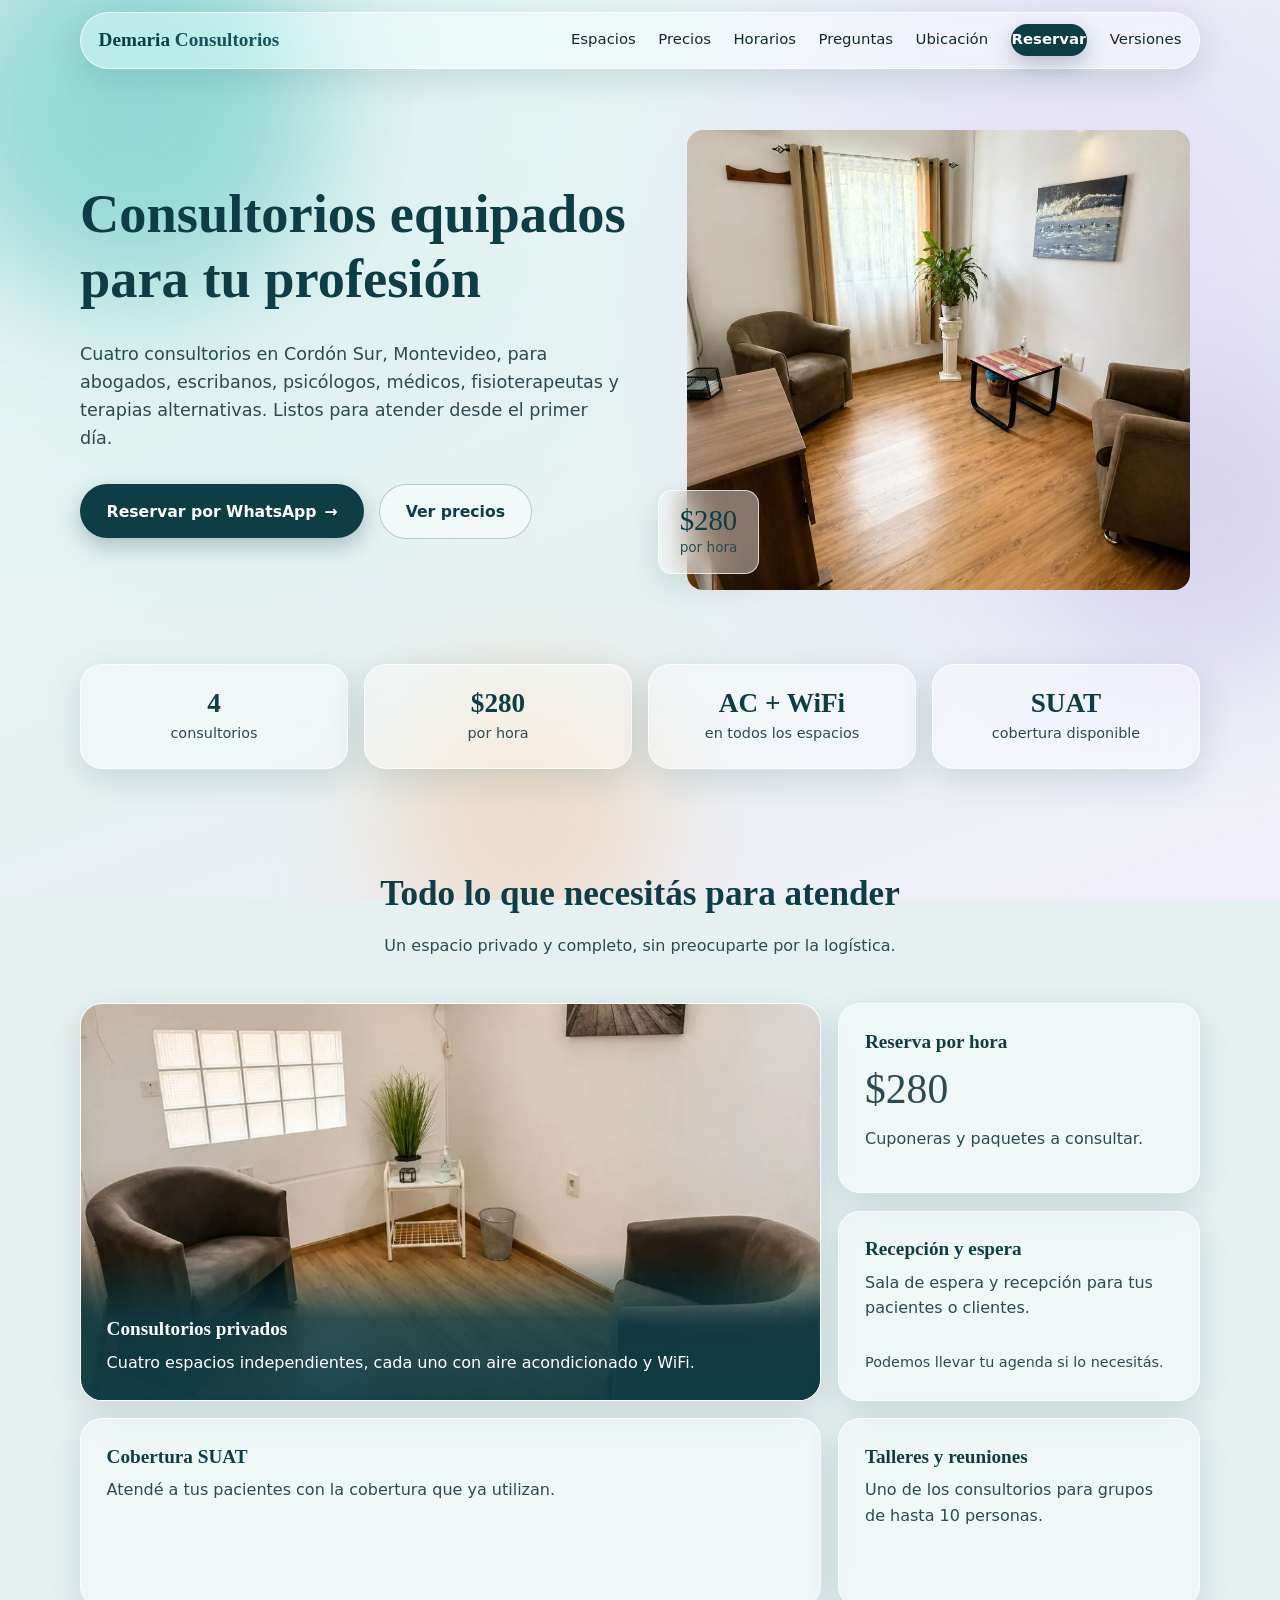
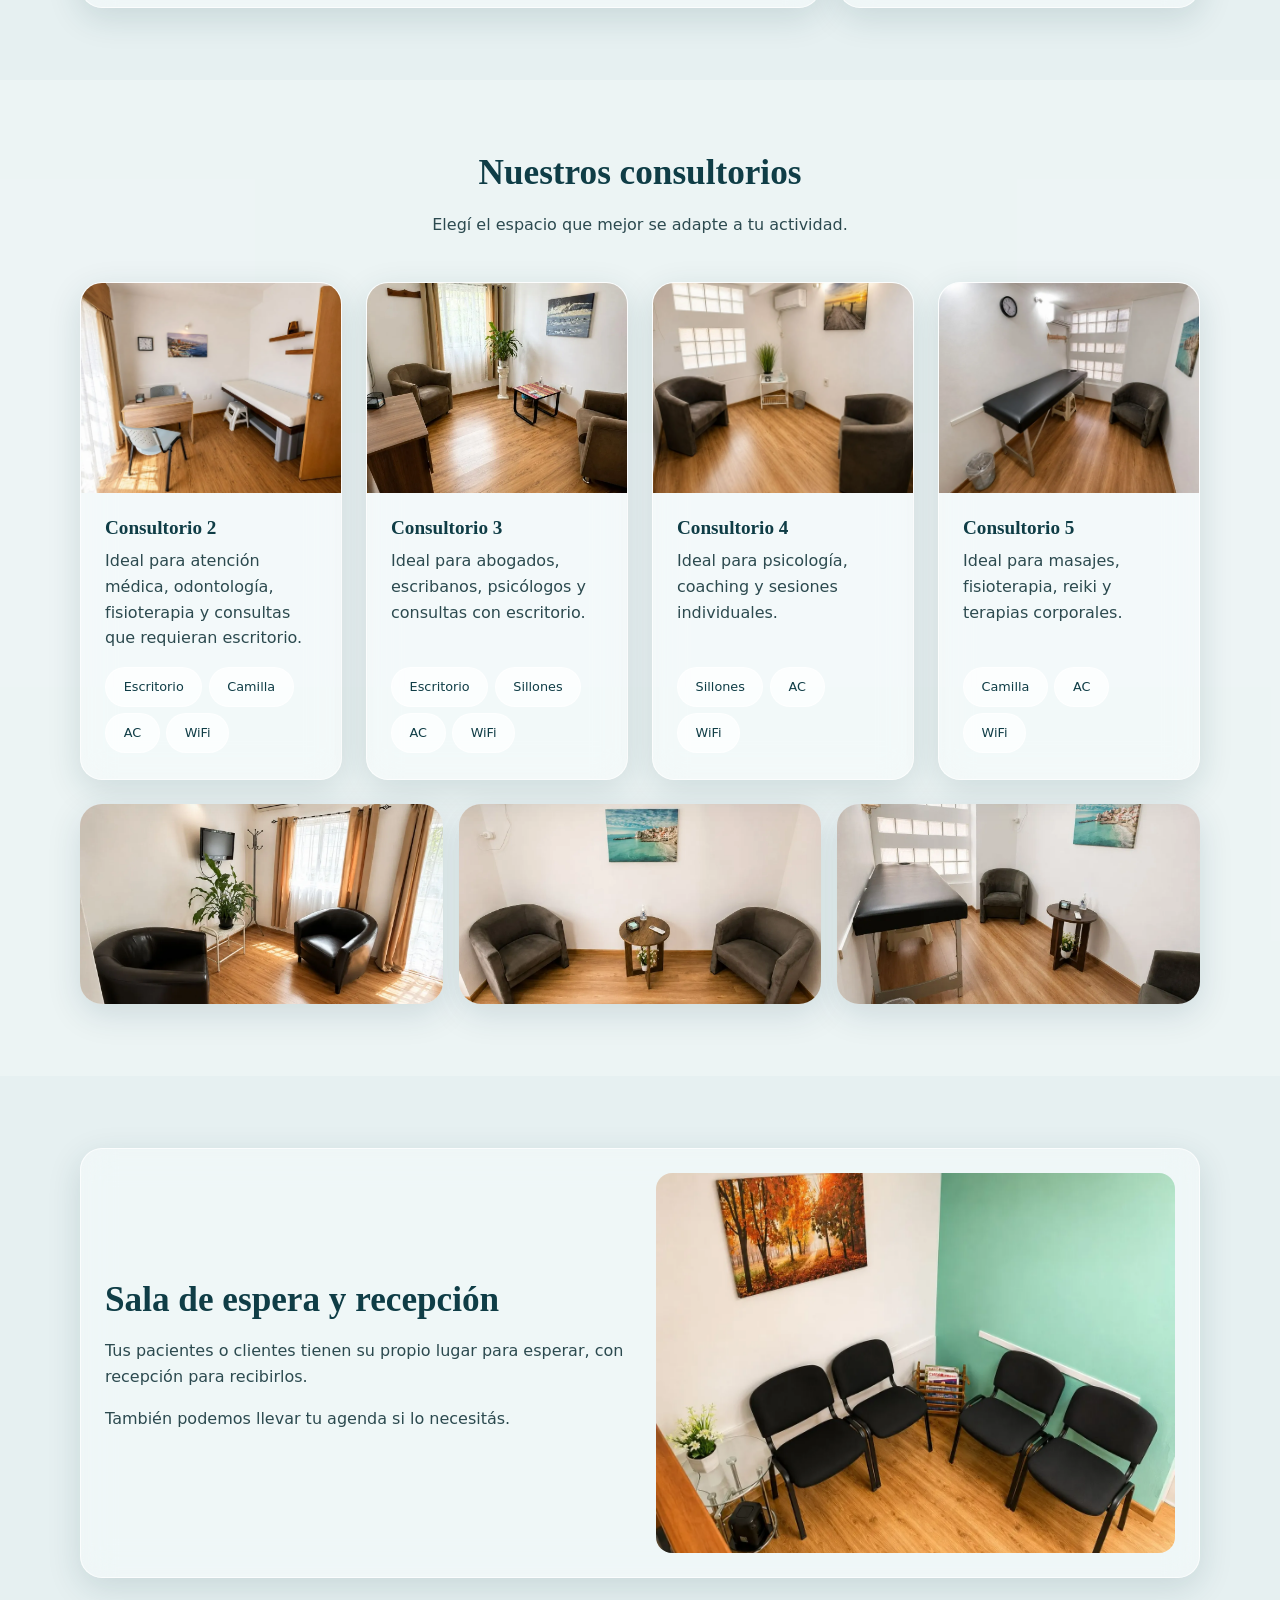
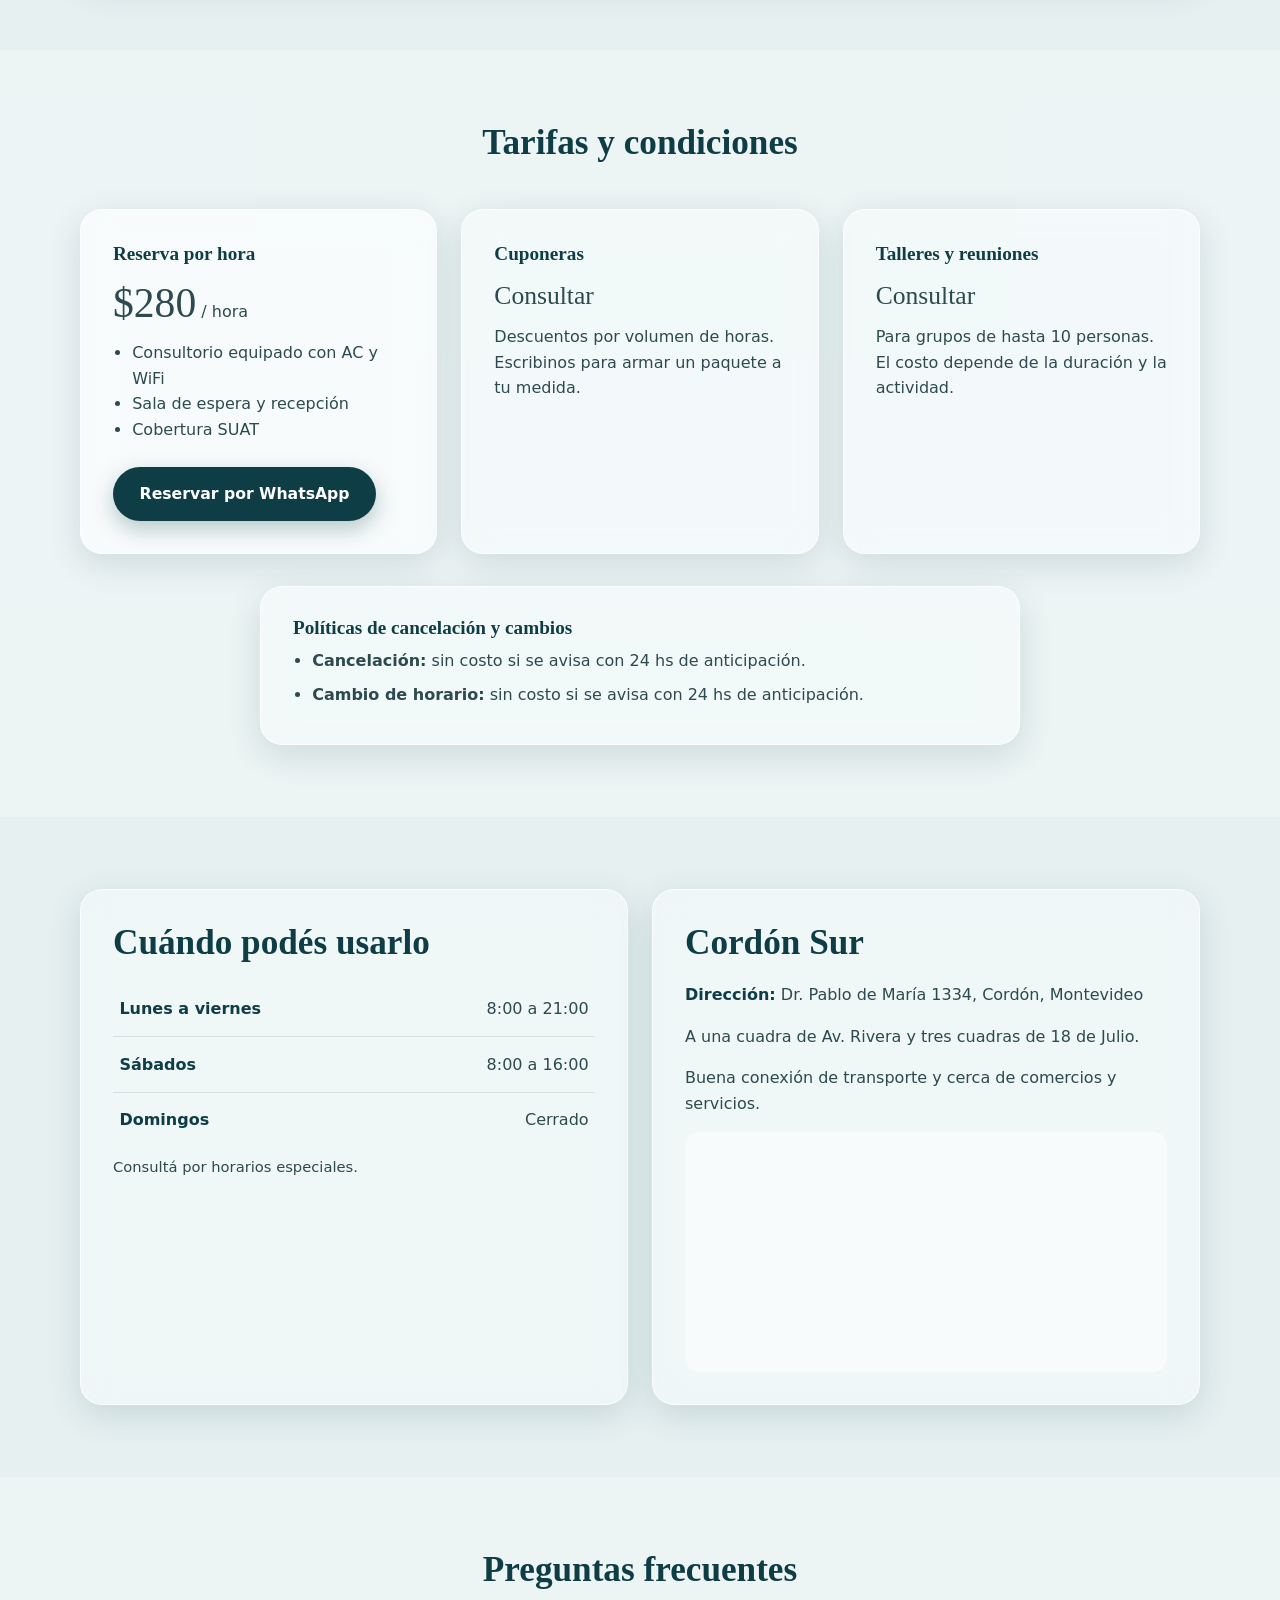
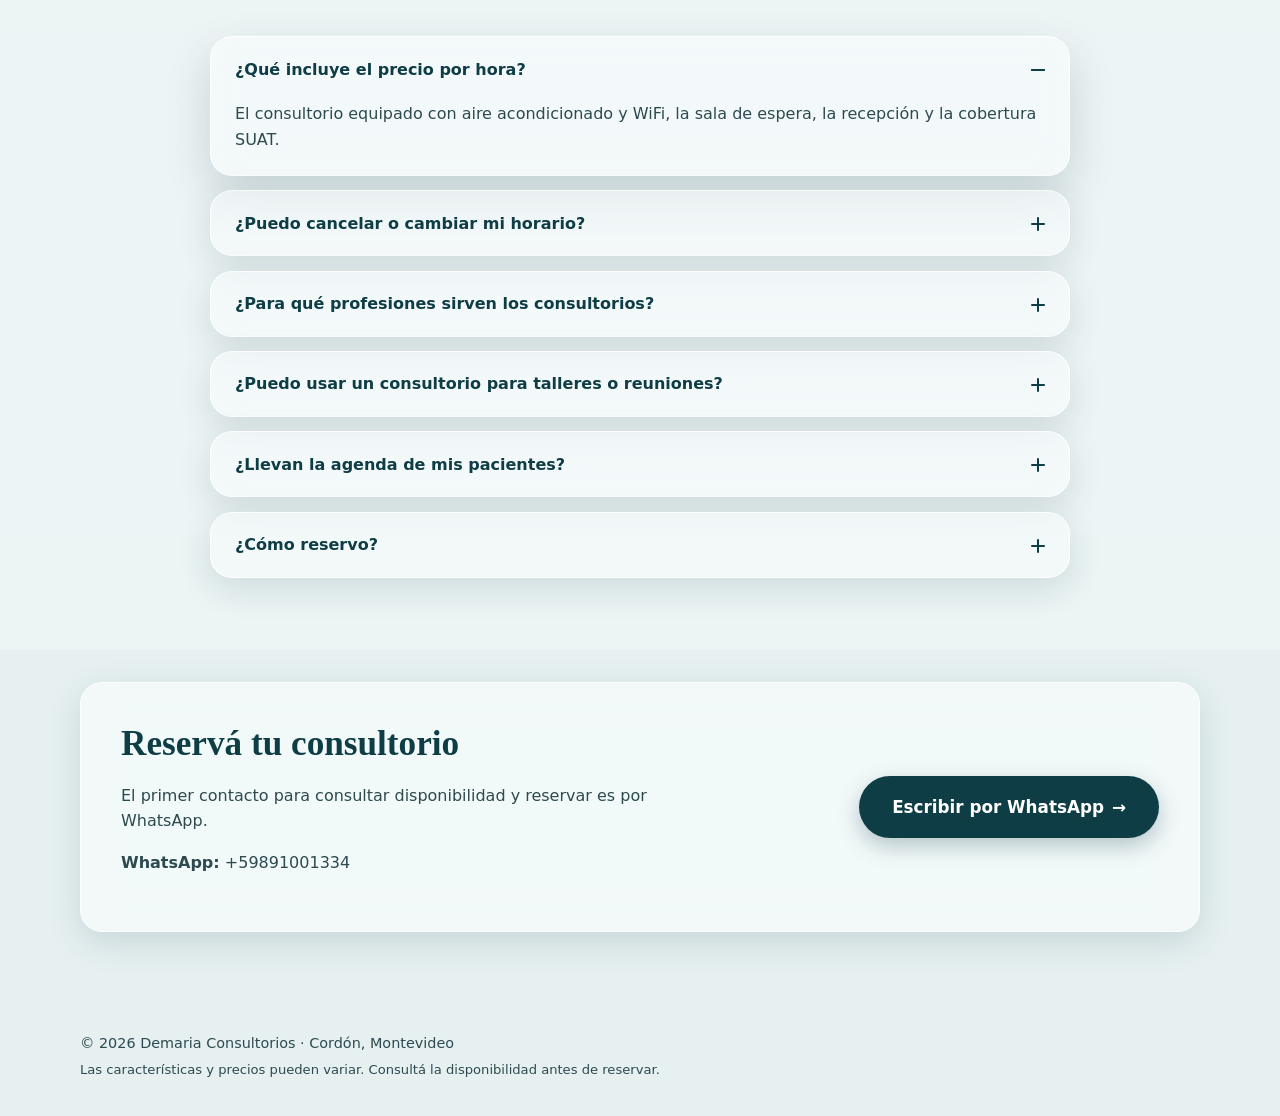
==== versiones/v1-glass.html @ 1cc2f449 "Add files via upload" ====
<!DOCTYPE html>
<html lang="es">
<head>
  <meta charset="UTF-8">
  <meta name="viewport" content="width=device-width, initial-scale=1.0">
  <title>Demaria Consultorios · Versión 1 | Alquiler de consultorios en Cordón</title>
  <meta name="description" content="Alquiler de consultorios en Cordón Sur, Montevideo. 4 consultorios equipados con aire acondicionado y WiFi. $280 por hora. Reservas por WhatsApp.">
  <link rel="stylesheet" href="../css/styles.css">
</head>
<body>
  <div class="fondo" aria-hidden="true"><span></span><span></span><span></span></div>

  <header class="encabezado">
    <div class="contenedor encabezado__interior vidrio">
      <a href="#inicio" class="marca">Demaria <span>Consultorios</span></a>
      <button class="menu-toggle" aria-label="Abrir menú" aria-expanded="false" aria-controls="menu">
        <span></span><span></span><span></span>
      </button>
      <nav id="menu" class="menu">
        <a href="#espacios">Espacios</a>
        <a href="#precios">Precios</a>
        <a href="#horarios">Horarios</a>
        <a href="#faq">Preguntas</a>
        <a href="#ubicacion">Ubicación</a>
        <a href="#contacto" class="boton boton--primario boton--compacto js-whatsapp">Reservar</a>
        <a href="../index.html" class="volver-galeria">Versiones</a>
      </nav>
    </div>
  </header>

  <main>

    <!-- INICIO -->
    <section id="inicio" class="inicio">
      <div class="contenedor inicio__grilla">
        <div class="inicio__texto-bloque">
          <h1>Consultorios equipados para tu profesión</h1>
          <p class="inicio__resumen">Cuatro consultorios en Cordón Sur, Montevideo, para abogados, escribanos, psicólogos, médicos, fisioterapeutas y terapias alternativas. Listos para atender desde el primer día.</p>
          <div class="inicio__acciones">
            <a href="#contacto" class="boton boton--primario js-whatsapp">
              Reservar por WhatsApp <span class="flecha" aria-hidden="true">→</span>
            </a>
            <a href="#precios" class="boton boton--secundario">Ver precios</a>
          </div>
        </div>

        <div class="inicio__visual">
          <img src="../imagenes/consultorio-3.webp" alt="Consultorio 3 con sillones marrones y escritorio">
          <div class="chip-flotante vidrio">
            <span class="chip-flotante__monto" data-config="precioHora">$280</span>
            <span class="chip-flotante__texto">por hora</span>
          </div>
        </div>
      </div>
    </section>

    <!-- DATOS RÁPIDOS -->
    <section class="datos">
      <div class="contenedor datos__grilla">
        <div class="dato vidrio">
          <strong>4</strong>
          <span>consultorios</span>
        </div>
        <div class="dato vidrio">
          <strong data-config="precioHora">$280</strong>
          <span>por hora</span>
        </div>
        <div class="dato vidrio">
          <strong>AC + WiFi</strong>
          <span>en todos los espacios</span>
        </div>
        <div class="dato vidrio">
          <strong>SUAT</strong>
          <span>cobertura disponible</span>
        </div>
      </div>
    </section>

    <!-- CARACTERÍSTICAS (BENTO) -->
    <section id="servicios" class="seccion">
      <div class="contenedor">
        <header class="seccion__encabezado">
          <h2>Todo lo que necesitás para atender</h2>
          <p>Un espacio privado y completo, sin preocuparte por la logística.</p>
        </header>

        <div class="bento">
          <article class="bento__tile bento__tile--grande vidrio">
            <img src="../imagenes/consultorio-4.webp" alt="Consultorio con sillones y ventanas de vidrio">
            <div class="bento__texto">
              <h3>Consultorios privados</h3>
              <p>Cuatro espacios independientes, cada uno con aire acondicionado y WiFi.</p>
            </div>
          </article>

          <article class="bento__tile vidrio">
            <h3>Reserva por hora</h3>
            <p class="bento__monto" data-config="precioHora">$280</p>
            <p>Cuponeras y paquetes a consultar.</p>
          </article>

          <article class="bento__tile vidrio">
            <h3>Recepción y espera</h3>
            <p>Sala de espera y recepción para tus pacientes o clientes.</p>
            <p class="bento__extra">Podemos llevar tu agenda si lo necesitás.</p>
          </article>

          <article class="bento__tile bento__tile--ancha vidrio">
            <h3>Cobertura SUAT</h3>
            <p>Atendé a tus pacientes con la cobertura que ya utilizan.</p>
          </article>

          <article class="bento__tile vidrio">
            <h3>Talleres y reuniones</h3>
            <p>Uno de los consultorios para grupos de hasta <span data-config="tallerMaximo">10</span> personas.</p>
          </article>
        </div>
      </div>
    </section>

    <!-- CONSULTORIOS -->
    <section id="espacios" class="seccion seccion--suave">
      <div class="contenedor">
        <header class="seccion__encabezado">
          <h2>Nuestros consultorios</h2>
          <p>Elegí el espacio que mejor se adapte a tu actividad.</p>
        </header>

        <div class="espacios__grilla">
          <article class="tarjeta vidrio">
            <img src="../imagenes/consultorio-2-escritorio.webp" alt="Consultorio 2 con escritorio y camilla">
            <div class="tarjeta__cuerpo">
              <h3>Consultorio 2</h3>
              <p>Ideal para atención médica, odontología, fisioterapia y consultas que requieran escritorio.</p>
              <ul class="etiquetas">
                <li>Escritorio</li>
                <li>Camilla</li>
                <li>AC</li>
                <li>WiFi</li>
              </ul>
            </div>
          </article>

          <article class="tarjeta vidrio">
            <img src="../imagenes/consultorio-3.webp" alt="Consultorio 3 con sillones marrones y escritorio">
            <div class="tarjeta__cuerpo">
              <h3>Consultorio 3</h3>
              <p>Ideal para abogados, escribanos, psicólogos y consultas con escritorio.</p>
              <ul class="etiquetas">
                <li>Escritorio</li>
                <li>Sillones</li>
                <li>AC</li>
                <li>WiFi</li>
              </ul>
            </div>
          </article>

          <article class="tarjeta vidrio">
            <img src="../imagenes/consultorio-4.webp" alt="Consultorio 4 con sillones y ventanas de vidrio">
            <div class="tarjeta__cuerpo">
              <h3>Consultorio 4</h3>
              <p>Ideal para psicología, coaching y sesiones individuales.</p>
              <ul class="etiquetas">
                <li>Sillones</li>
                <li>AC</li>
                <li>WiFi</li>
              </ul>
            </div>
          </article>

          <article class="tarjeta vidrio">
            <img src="../imagenes/consultorio-5-camilla.webp" alt="Consultorio 5 con camilla y reloj">
            <div class="tarjeta__cuerpo">
              <h3>Consultorio 5</h3>
              <p>Ideal para masajes, fisioterapia, reiki y terapias corporales.</p>
              <ul class="etiquetas">
                <li>Camilla</li>
                <li>AC</li>
                <li>WiFi</li>
              </ul>
            </div>
          </article>
        </div>

        <div class="galeria" aria-label="Más fotos de los consultorios">
          <img src="../imagenes/consultorio-2-sillones.webp" alt="Consultorio 2 con sillones negros y televisor">
          <img src="../imagenes/consultorio-5-sillones.webp" alt="Consultorio 5 con sillones grises">
          <img src="../imagenes/consultorio-5-camilla-2.webp" alt="Consultorio 5 con camilla de masajes">
        </div>
      </div>
    </section>

    <!-- SALA DE ESPERA -->
    <section class="seccion">
      <div class="contenedor espera__grilla vidrio">
        <div class="espera__texto">
          <h2>Sala de espera y recepción</h2>
          <p>Tus pacientes o clientes tienen su propio lugar para esperar, con recepción para recibirlos.</p>
          <p>También podemos llevar tu agenda si lo necesitás.</p>
        </div>
        <img src="../imagenes/sala-espera.webp" alt="Sala de espera con sillas negras y cuadro de otoño">
      </div>
    </section>

    <!-- PRECIOS -->
    <section id="precios" class="seccion seccion--suave">
      <div class="contenedor">
        <header class="seccion__encabezado">
          <h2>Tarifas y condiciones</h2>
        </header>

        <div class="precios__grilla">
          <div class="precio vidrio precio--destacado">
            <h3>Reserva por hora</h3>
            <p class="precio__monto"><span data-config="precioHora">$280</span><span> / hora</span></p>
            <ul>
              <li>Consultorio equipado con AC y WiFi</li>
              <li>Sala de espera y recepción</li>
              <li>Cobertura SUAT</li>
            </ul>
            <a href="#contacto" class="boton boton--primario js-whatsapp">Reservar por WhatsApp</a>
          </div>

          <div class="precio vidrio">
            <h3>Cuponeras</h3>
            <p class="precio__monto precio__monto--consultar">Consultar</p>
            <p>Descuentos por volumen de horas. Escribinos para armar un paquete a tu medida.</p>
          </div>

          <div class="precio vidrio">
            <h3>Talleres y reuniones</h3>
            <p class="precio__monto precio__monto--consultar">Consultar</p>
            <p>Para grupos de hasta <span data-config="tallerMaximo">10</span> personas. El costo depende de la duración y la actividad.</p>
          </div>
        </div>

        <div class="politicas vidrio">
          <h3>Políticas de cancelación y cambios</h3>
          <ul>
            <li><strong>Cancelación:</strong> sin costo si se avisa con <span data-config="cancelacionHoras">24</span> hs de anticipación.</li>
            <li><strong>Cambio de horario:</strong> sin costo si se avisa con <span data-config="cancelacionHoras">24</span> hs de anticipación.</li>
          </ul>
        </div>
      </div>
    </section>

    <!-- HORARIOS Y UBICACIÓN -->
    <section id="horarios" class="seccion">
      <div class="contenedor horarios__grilla">
        <div class="vidrio bloque">
          <h2>Cuándo podés usarlo</h2>
          <table class="horarios">
            <tbody id="horarios-tbody">
              <tr><th scope="row">Lunes a viernes</th><td>8:00 a 21:00</td></tr>
              <tr><th scope="row">Sábados</th><td>8:00 a 16:00</td></tr>
              <tr><th scope="row">Domingos</th><td>Cerrado</td></tr>
            </tbody>
          </table>
          <p class="nota">Consultá por horarios especiales.</p>
        </div>

        <div id="ubicacion" class="vidrio bloque">
          <h2>Cordón Sur</h2>
          <p><strong>Dirección:</strong> <span class="completar" data-config="direccion">[COMPLETAR: dirección exacta]</span></p>
          <p>A una cuadra de Av. Rivera y tres cuadras de 18 de Julio.</p>
          <p>Buena conexión de transporte y cerca de comercios y servicios.</p>
          <div class="mapa mapa--vacio" aria-label="Mapa de ubicación">
            <span class="completar">[COMPLETAR: mapa en js/config.js]</span>
          </div>
        </div>
      </div>
    </section>

    <!-- FAQ -->
    <section id="faq" class="seccion seccion--suave">
      <div class="contenedor faq__contenedor">
        <header class="seccion__encabezado">
          <h2>Preguntas frecuentes</h2>
        </header>

        <div class="faq">
          <details class="faq__item vidrio" open>
            <summary>¿Qué incluye el precio por hora?<span class="faq__icono" aria-hidden="true"></span></summary>
            <p>El consultorio equipado con aire acondicionado y WiFi, la sala de espera, la recepción y la cobertura SUAT.</p>
          </details>
          <details class="faq__item vidrio">
            <summary>¿Puedo cancelar o cambiar mi horario?<span class="faq__icono" aria-hidden="true"></span></summary>
            <p>Sí. Cancelar y cambiar el horario es sin costo si avisás con 24 hs de anticipación.</p>
          </details>
          <details class="faq__item vidrio">
            <summary>¿Para qué profesiones sirven los consultorios?<span class="faq__icono" aria-hidden="true"></span></summary>
            <p>Para abogados, escribanos, psicólogos, médicos, fisioterapeutas, masajistas, reiki y otras terapias alternativas.</p>
          </details>
          <details class="faq__item vidrio">
            <summary>¿Puedo usar un consultorio para talleres o reuniones?<span class="faq__icono" aria-hidden="true"></span></summary>
            <p>Sí, uno de los consultorios admite hasta <span data-config="tallerMaximo">10</span> personas. El costo se consulta según la actividad.</p>
          </details>
          <details class="faq__item vidrio">
            <summary>¿Llevan la agenda de mis pacientes?<span class="faq__icono" aria-hidden="true"></span></summary>
            <p>Sí, si lo querés llevamos tu agenda. Consultanos los detalles.</p>
          </details>
          <details class="faq__item vidrio">
            <summary>¿Cómo reservo?<span class="faq__icono" aria-hidden="true"></span></summary>
            <p>Escribinos por WhatsApp para consultar disponibilidad y reservar el horario que necesitás.</p>
          </details>
        </div>
      </div>
    </section>

    <!-- CONTACTO -->
    <section id="contacto" class="contacto">
      <div class="contenedor contacto__grilla vidrio">
        <div>
          <h2>Reservá tu consultorio</h2>
          <p>El primer contacto para consultar disponibilidad y reservar es por WhatsApp.</p>
          <p class="contacto__linea"><strong>WhatsApp:</strong> <span class="completar" data-config="whatsappVisible">[COMPLETAR: número]</span></p>
        </div>
        <div class="contacto__accion">
          <a href="#" class="boton boton--primario boton--grande js-whatsapp">
            Escribir por WhatsApp <span class="flecha" aria-hidden="true">→</span>
          </a>
        </div>
      </div>
    </section>

  </main>

  <footer class="pie">
    <div class="contenedor pie__interior">
      <p>&copy; <span id="anio"></span> Demaria Consultorios · Cordón, Montevideo</p>
      <p class="pie__nota">Las características y precios pueden variar. Consultá la disponibilidad antes de reservar.</p>
    </div>
  </footer>

  <script src="../js/config.js"></script>
  <script src="../js/main.js"></script>
</body>
</html>
---- css/styles.css ----
/* =====================================================================
   DEMARIA CONSULTORIOS · Estilos (glassmorphism + bento grid)
   Paleta en :root. Cambiá los colores acá.
   ===================================================================== */

:root {
  --petroleo: #0f3d46;
  --petroleo-2: #17525d;
  --aqua: #5cc6c0;
  --niebla: #e6f0f1;
  --lavanda: #cfc8ec;
  --ambar: #f2b880;
  --texto: #13292d;
  --texto-suave: #2c4a4f;
  --blanco: #ffffff;

  --radio: 22px;
  --radio-chico: 14px;
  --sombra: 0 10px 34px rgba(15, 61, 70, 0.14);
  --vidrio-fondo: rgba(255, 255, 255, 0.42);
  --vidrio-borde: rgba(255, 255, 255, 0.7);

  --fuente: Georgia, "Times New Roman", serif;
  --fuente-texto: "Segoe UI", system-ui, -apple-system, "Helvetica Neue", Arial, sans-serif;
}

*, *::before, *::after { box-sizing: border-box; }
html { scroll-behavior: smooth; }

body {
  margin: 0;
  font-family: var(--fuente-texto);
  color: var(--texto);
  background: var(--niebla);
  line-height: 1.6;
  min-height: 100vh;
  position: relative;
  overflow-x: hidden;
}

img { max-width: 100%; display: block; }
p { margin: 0 0 1em; }
a { color: var(--petroleo); }

h1, h2, h3 {
  font-family: var(--fuente);
  line-height: 1.2;
  margin: 0 0 0.5em;
  font-weight: 600;
  color: var(--petroleo);
}

h1 { font-size: clamp(2.1rem, 4.6vw, 3.4rem); }
h2 { font-size: clamp(1.6rem, 3vw, 2.2rem); }
h3 { font-size: 1.2rem; }

.contenedor {
  width: min(1120px, 92%);
  margin: 0 auto;
}

/* ---------- FONDO con orbes de color (da sentido al vidrio) ---------- */
.fondo {
  position: fixed;
  inset: 0;
  z-index: -1;
  overflow: hidden;
  background:
    radial-gradient(circle at 15% 10%, #d8f1ef 0%, transparent 45%),
    radial-gradient(circle at 85% 30%, #e4dcf7 0%, transparent 40%),
    linear-gradient(160deg, #eef7f7 0%, #e6f0f1 60%, #f1eef9 100%);
}

.fondo span {
  position: absolute;
  border-radius: 50%;
  filter: blur(60px);
  opacity: 0.55;
}
.fondo span:nth-child(1) { width: 380px; height: 380px; background: var(--aqua); top: -80px; left: -60px; }
.fondo span:nth-child(2) { width: 320px; height: 320px; background: var(--lavanda); top: 40%; right: -80px; }
.fondo span:nth-child(3) { width: 280px; height: 280px; background: var(--ambar); bottom: -60px; left: 30%; opacity: 0.35; }

/* ---------- VIDRIO (glassmorphism) ---------- */
.vidrio {
  background: var(--vidrio-fondo);
  backdrop-filter: blur(16px) saturate(140%);
  -webkit-backdrop-filter: blur(16px) saturate(140%);
  border: 1px solid var(--vidrio-borde);
  border-radius: var(--radio);
  box-shadow: var(--sombra);
}

/* ---------- ENCABEZADO ---------- */
.encabezado {
  position: sticky;
  top: 12px;
  z-index: 50;
  padding: 0 0;
}

.encabezado__interior {
  display: flex;
  align-items: center;
  justify-content: space-between;
  padding: 0.7rem 1.1rem;
  width: min(1120px, 92%);
  border-radius: 999px;
}

.marca {
  font-family: var(--fuente);
  font-size: 1.2rem;
  color: var(--petroleo);
  text-decoration: none;
  font-weight: 600;
}
.marca span { color: var(--petroleo-2); }

.menu { display: flex; gap: 1.4rem; align-items: center; }

.menu a {
  text-decoration: none;
  color: var(--texto);
  font-size: 0.93rem;
  position: relative;
  padding: 0.2rem 0;
}

.menu a.boton--primario,
.menu a.boton--primario:hover { color: #ffffff; }

.menu a:not(.boton)::after {
  content: "";
  position: absolute;
  left: 0; bottom: -2px;
  width: 0; height: 2px;
  background: var(--petroleo);
  transition: width 0.25s ease;
}
.menu a:not(.boton):hover::after { width: 100%; }

.menu-toggle {
  display: none;
  background: none;
  border: 0;
  cursor: pointer;
  padding: 0.5rem;
}

.menu-toggle span {
  display: block;
  width: 24px;
  height: 2px;
  background: var(--petroleo);
  margin: 5px 0;
  border-radius: 2px;
}

/* ---------- BOTONES (microinteracciones) ---------- */
.boton {
  position: relative;
  display: inline-flex;
  align-items: center;
  gap: 0.5rem;
  padding: 0.85rem 1.6rem;
  border-radius: 999px;
  text-decoration: none;
  font-weight: 600;
  font-size: 0.98rem;
  border: 1px solid transparent;
  cursor: pointer;
  font-family: inherit;
  overflow: hidden;
  transition: transform 0.2s ease, box-shadow 0.25s ease, background 0.25s ease, color 0.25s ease;
}

/* brillo que cruza el botón al pasar el mouse */
.boton::after {
  content: "";
  position: absolute;
  top: 0; left: -75%;
  width: 50%; height: 100%;
  background: linear-gradient(120deg, transparent, rgba(255, 255, 255, 0.45), transparent);
  transform: skewX(-20deg);
  transition: left 0.6s ease;
  pointer-events: none;
}
.boton:hover::after { left: 130%; }

.boton:hover { transform: translateY(-2px); }
.boton:active { transform: translateY(0) scale(0.97); }
.boton:focus-visible { outline: 3px solid var(--aqua); outline-offset: 3px; }

.flecha {
  display: inline-block;
  transition: transform 0.25s ease;
}
.boton:hover .flecha { transform: translateX(4px); }

.boton--primario {
  background: var(--petroleo);
  color: var(--blanco);
  box-shadow: 0 8px 22px rgba(15, 61, 70, 0.28);
}
.boton--primario:hover {
  background: var(--petroleo-2);
  box-shadow: 0 12px 28px rgba(15, 61, 70, 0.34);
}

.boton--secundario {
  background: rgba(255, 255, 255, 0.5);
  color: var(--petroleo);
  border-color: rgba(15, 61, 70, 0.25);
  backdrop-filter: blur(8px);
}
.boton--secundario:hover {
  background: rgba(255, 255, 255, 0.85);
  border-color: var(--petroleo);
}

.boton--compacto { padding: 0.55rem 1.1rem; font-size: 0.9rem; }
.boton--grande { padding: 1.05rem 2rem; font-size: 1.05rem; }

/* ---------- INICIO ---------- */
.inicio { padding: 4rem 0 3rem; }

.inicio__grilla {
  display: grid;
  grid-template-columns: 1.05fr 1fr;
  gap: 3rem;
  align-items: center;
}

.inicio__resumen {
  font-size: 1.1rem;
  color: var(--texto-suave);
  max-width: 540px;
  margin-bottom: 2rem;
}

.inicio__acciones {
  display: flex;
  gap: 0.9rem;
  flex-wrap: wrap;
}

.inicio__visual {
  position: relative;
  padding: 0.6rem;
}

.inicio__visual img {
  width: 100%;
  height: 460px;
  object-fit: cover;
  border-radius: calc(var(--radio) - 6px);
}

.chip-flotante {
  position: absolute;
  left: -1.2rem;
  bottom: 1.6rem;
  padding: 0.9rem 1.3rem;
  border-radius: var(--radio-chico);
  display: flex;
  flex-direction: column;
  align-items: flex-start;
  animation: flotar 6s ease-in-out infinite;
}

.chip-flotante__monto {
  font-family: var(--fuente);
  font-size: 1.8rem;
  color: var(--petroleo);
  line-height: 1.1;
}

.chip-flotante__texto {
  font-size: 0.85rem;
  color: var(--texto-suave);
}

@keyframes flotar {
  0%, 100% { transform: translateY(0); }
  50% { transform: translateY(-8px); }
}

/* ---------- DATOS ---------- */
.datos { padding: 1rem 0 2rem; }

.datos__grilla {
  display: grid;
  grid-template-columns: repeat(4, 1fr);
  gap: 1rem;
}

.dato {
  padding: 1.4rem 1rem;
  text-align: center;
  transition: transform 0.3s ease, box-shadow 0.3s ease;
}
.dato:hover { transform: translateY(-4px); box-shadow: 0 16px 40px rgba(15, 61, 70, 0.18); }

.dato strong {
  display: block;
  font-family: var(--fuente);
  font-size: 1.7rem;
  color: var(--petroleo);
  line-height: 1.2;
}
.dato span { font-size: 0.9rem; color: var(--texto-suave); }

/* ---------- SECCIONES ---------- */
.seccion { padding: 4.5rem 0; }
.seccion--suave { background: rgba(255, 255, 255, 0.25); }

.seccion__encabezado {
  text-align: center;
  max-width: 660px;
  margin: 0 auto 2.8rem;
}
.seccion__encabezado p { color: var(--texto-suave); }

/* ---------- BENTO GRID ---------- */
.bento {
  display: grid;
  grid-template-columns: repeat(3, 1fr);
  grid-auto-rows: minmax(190px, auto);
  gap: 1.1rem;
}

.bento__tile {
  padding: 1.6rem;
  display: flex;
  flex-direction: column;
  transition: transform 0.3s ease, box-shadow 0.3s ease;
}
.bento__tile:hover {
  transform: translateY(-4px);
  box-shadow: 0 18px 44px rgba(15, 61, 70, 0.2);
}
.bento__tile p { color: var(--texto-suave); margin: 0; }

.bento__tile--grande {
  grid-column: span 2;
  grid-row: span 2;
  padding: 0;
  overflow: hidden;
  position: relative;
}
.bento__tile--grande img {
  width: 100%;
  height: 100%;
  object-fit: cover;
  position: absolute;
  inset: 0;
}
.bento__texto {
  position: absolute;
  left: 0;
  right: 0;
  bottom: 0;
  padding: 4rem 1.6rem 1.5rem;
  background: linear-gradient(to top, rgba(15, 61, 70, 0.95) 0%, rgba(15, 61, 70, 0.85) 55%, rgba(15, 61, 70, 0) 100%);
}
.bento__texto h3,
.bento__texto p { color: #ffffff; }

.bento__tile--ancha { grid-column: span 2; }

.bento__monto {
  font-family: var(--fuente);
  font-size: 2.6rem;
  color: var(--petroleo);
  line-height: 1.1;
  margin: 0.3rem 0 0.8rem !important;
}

.bento__extra {
  margin-top: auto !important;
  padding-top: 0.8rem;
  font-size: 0.9rem;
}

/* ---------- ESPACIOS (tarjetas) ---------- */
.espacios__grilla {
  display: grid;
  grid-template-columns: repeat(auto-fit, minmax(250px, 1fr));
  gap: 1.5rem;
}

.tarjeta {
  overflow: hidden;
  display: flex;
  flex-direction: column;
  transition: transform 0.3s ease, box-shadow 0.3s ease;
}
.tarjeta:hover {
  transform: translateY(-6px);
  box-shadow: 0 22px 50px rgba(15, 61, 70, 0.2);
}

.tarjeta img {
  width: 100%;
  height: 210px;
  object-fit: cover;
  transition: transform 0.5s ease;
}
.tarjeta:hover img { transform: scale(1.04); }

.tarjeta__cuerpo {
  padding: 1.4rem 1.5rem 1.6rem;
  flex: 1;
  display: flex;
  flex-direction: column;
}
.tarjeta__cuerpo p { color: var(--texto-suave); }

.etiquetas {
  list-style: none;
  padding: 0;
  margin: auto 0 0;
  display: flex;
  flex-wrap: wrap;
  gap: 0.4rem;
}

.etiquetas li {
  font-size: 0.8rem;
  background: rgba(255, 255, 255, 0.7);
  border: 1px solid var(--vidrio-borde);
  padding: 0.55rem 1.1rem;
  border-radius: 999px;
  color: var(--petroleo);
}

.galeria {
  display: grid;
  grid-template-columns: repeat(3, 1fr);
  gap: 1rem;
  margin-top: 1.5rem;
}

.galeria img {
  width: 100%;
  height: 200px;
  object-fit: cover;
  border-radius: var(--radio);
  box-shadow: var(--sombra);
  transition: transform 0.4s ease;
}
.galeria img:hover { transform: scale(1.03); }

/* ---------- SALA DE ESPERA ---------- */
.espera__grilla {
  display: grid;
  grid-template-columns: 1fr 1fr;
  gap: 2rem;
  align-items: center;
  padding: 1.5rem;
}

.espera__grilla img {
  width: 100%;
  height: 380px;
  object-fit: cover;
  border-radius: calc(var(--radio) - 6px);
}

.espera__texto p { color: var(--texto-suave); }

/* ---------- PRECIOS ---------- */
.precios__grilla {
  display: grid;
  grid-template-columns: repeat(auto-fit, minmax(260px, 1fr));
  gap: 1.5rem;
  margin-bottom: 2rem;
}

.precio {
  padding: 2rem;
  display: flex;
  flex-direction: column;
  transition: transform 0.3s ease, box-shadow 0.3s ease;
}
.precio:hover { transform: translateY(-4px); box-shadow: 0 18px 44px rgba(15, 61, 70, 0.2); }

.precio--destacado {
  background: rgba(255, 255, 255, 0.62);
}

.precio ul {
  padding-left: 1.2rem;
  color: var(--texto-suave);
  margin: 0 0 1.5rem;
}
.precio p { color: var(--texto-suave); }
.precio .boton { margin-top: auto; align-self: flex-start; }

.precio__monto {
  font-family: var(--fuente);
  font-size: 2.6rem;
  color: var(--petroleo);
  margin: 0.5rem 0 1rem;
  line-height: 1;
}
.precio__monto span:last-child {
  font-size: 1rem;
  color: var(--texto-suave);
  font-family: var(--fuente-texto);
}
.precio__monto--consultar { font-size: 1.6rem; color: var(--petroleo-2); }

.politicas {
  padding: 1.8rem 2rem;
  max-width: 760px;
  margin: 0 auto;
}
.politicas ul { margin: 0; padding-left: 1.2rem; color: var(--texto-suave); }
.politicas li { margin-bottom: 0.5rem; }

/* ---------- HORARIOS Y UBICACIÓN ---------- */
.horarios__grilla {
  display: grid;
  grid-template-columns: 1fr 1fr;
  gap: 1.5rem;
}

.bloque { padding: 2rem; }

.horarios {
  width: 100%;
  border-collapse: collapse;
  margin-bottom: 0.5rem;
}
.horarios th,
.horarios td {
  padding: 0.9rem 0.4rem;
  text-align: left;
  border-bottom: 1px solid rgba(15, 61, 70, 0.12);
}
.horarios th { font-weight: 600; color: var(--petroleo); }
.horarios td { text-align: right; color: var(--texto-suave); }
.horarios tr:last-child th,
.horarios tr:last-child td { border-bottom: 0; }

.nota { color: var(--texto-suave); font-size: 0.92rem; }

.bloque p { color: var(--texto-suave); }
.bloque p strong { color: var(--petroleo); }

.mapa {
  width: 100%;
  height: 240px;
  border-radius: var(--radio-chico);
  margin-top: 1rem;
  display: flex;
  align-items: center;
  justify-content: center;
  text-align: center;
  padding: 1rem;
  background: rgba(255, 255, 255, 0.5);
}

.completar {
  background: #fff3cd;
  border: 1px dashed #d4a017;
  padding: 0.5rem 1rem;
  border-radius: 6px;
  font-size: 0.92rem;
  color: #7a5b00;
  display: inline-block;
}

/* ---------- FAQ (acordeón) ---------- */
.faq__contenedor { max-width: 860px; }

.faq { display: flex; flex-direction: column; gap: 0.9rem; }

.faq__item {
  padding: 0;
  overflow: hidden;
  transition: box-shadow 0.3s ease;
}
.faq__item[open] { box-shadow: 0 18px 44px rgba(15, 61, 70, 0.18); }

.faq__item summary {
  list-style: none;
  cursor: pointer;
  padding: 1.2rem 1.5rem;
  font-weight: 600;
  color: var(--petroleo);
  display: flex;
  align-items: center;
  justify-content: space-between;
  gap: 1rem;
  transition: background 0.25s ease;
}
.faq__item summary::-webkit-details-marker { display: none; }
.faq__item summary:hover { background: rgba(255, 255, 255, 0.45); }
.faq__item summary:focus-visible { outline: 3px solid var(--aqua); outline-offset: -3px; }

/* chevron con rotación */
.faq__icono {
  position: relative;
  width: 14px;
  height: 14px;
  flex: 0 0 14px;
}
.faq__icono::before,
.faq__icono::after {
  content: "";
  position: absolute;
  left: 0; top: 50%;
  width: 14px; height: 2px;
  background: var(--petroleo);
  border-radius: 2px;
  transition: transform 0.3s ease;
}
.faq__icono::after { transform: rotate(90deg); }
.faq__item[open] .faq__icono::after { transform: rotate(0deg); }

.faq__item p {
  padding: 0 1.5rem 1.4rem;
  margin: 0;
  color: var(--texto-suave);
  animation: aparecer 0.35s ease;
}

@keyframes aparecer {
  from { opacity: 0; transform: translateY(-6px); }
  to { opacity: 1; transform: translateY(0); }
}

/* ---------- CONTACTO ---------- */
.contacto { padding: 2rem 0 4rem; }

.contacto__grilla {
  display: grid;
  grid-template-columns: 1.4fr 1fr;
  gap: 2rem;
  align-items: center;
  padding: 2.5rem;
  background: rgba(255, 255, 255, 0.55);
}

.contacto p { color: var(--texto-suave); }
.contacto__linea { margin-top: 1rem; color: var(--texto); }
.contacto__accion { display: flex; justify-content: flex-end; }

/* ---------- PIE ---------- */
.pie {
  padding: 2rem 0;
  font-size: 0.9rem;
  color: var(--texto-suave);
}
.pie p { margin: 0.25rem 0; }
.pie__nota { font-size: 0.82rem; }

/* ---------- RESPONSIVE ---------- */
@media (max-width: 960px) {
  .inicio__grilla,
  .espera__grilla,
  .horarios__grilla,
  .contacto__grilla { grid-template-columns: 1fr; }

  .inicio__visual img { height: 360px; }
  .chip-flotante { left: 0.5rem; }

  .datos__grilla { grid-template-columns: repeat(2, 1fr); }

  .bento { grid-template-columns: repeat(2, 1fr); }
  .bento__tile--grande { grid-column: span 2; grid-row: span 2; }
  .bento__tile--ancha { grid-column: span 2; }

  .contacto__accion { justify-content: flex-start; }
}

@media (max-width: 720px) {
  .encabezado { top: 8px; }
  .encabezado__interior { border-radius: 22px; }

  .menu-toggle { display: block; }

  .menu {
    position: absolute;
    top: calc(100% + 8px);
    left: 0;
    right: 0;
    flex-direction: column;
    align-items: stretch;
    gap: 0;
    padding: 0.5rem;
    display: none;
    border-radius: var(--radio);
    background: rgba(255, 255, 255, 0.85);
    backdrop-filter: blur(16px);
    -webkit-backdrop-filter: blur(16px);
    box-shadow: var(--sombra);
    border: 1px solid var(--vidrio-borde);
  }
  .menu.abierto { display: flex; }
  .menu a { padding: 0.85rem 1rem; }
  .menu a:not(.boton)::after { display: none; }
  .menu .boton { margin: 0.4rem 0.5rem; justify-content: center; }

  .seccion { padding: 3.2rem 0; }
  .bento { grid-template-columns: 1fr; }
  .bento__tile--grande,
  .bento__tile--ancha { grid-column: span 1; }
  .bento__tile--grande { grid-row: span 1; min-height: 300px; }

  .galeria { grid-template-columns: 1fr; }
  .galeria img { height: 200px; }

  .espera__grilla img { height: 260px; }
  .contacto__grilla { padding: 1.6rem; }
  .inicio { padding-top: 2.5rem; }
  .chip-flotante { position: static; animation: none; margin-top: 1rem; display: inline-flex; }
  .inicio__visual { padding: 0.6rem; }
  .inicio__visual img { height: 280px; }
}

@media (max-width: 480px) {
  .datos__grilla { grid-template-columns: 1fr 1fr; }
  .dato strong { font-size: 1.35rem; }
}

/* ---------- MOVIMIENTO REDUCIDO ---------- */
@media (prefers-reduced-motion: reduce) {
  *, *::before, *::after {
    animation: none !important;
    transition: none !important;
    scroll-behavior: auto !important;
  }
}
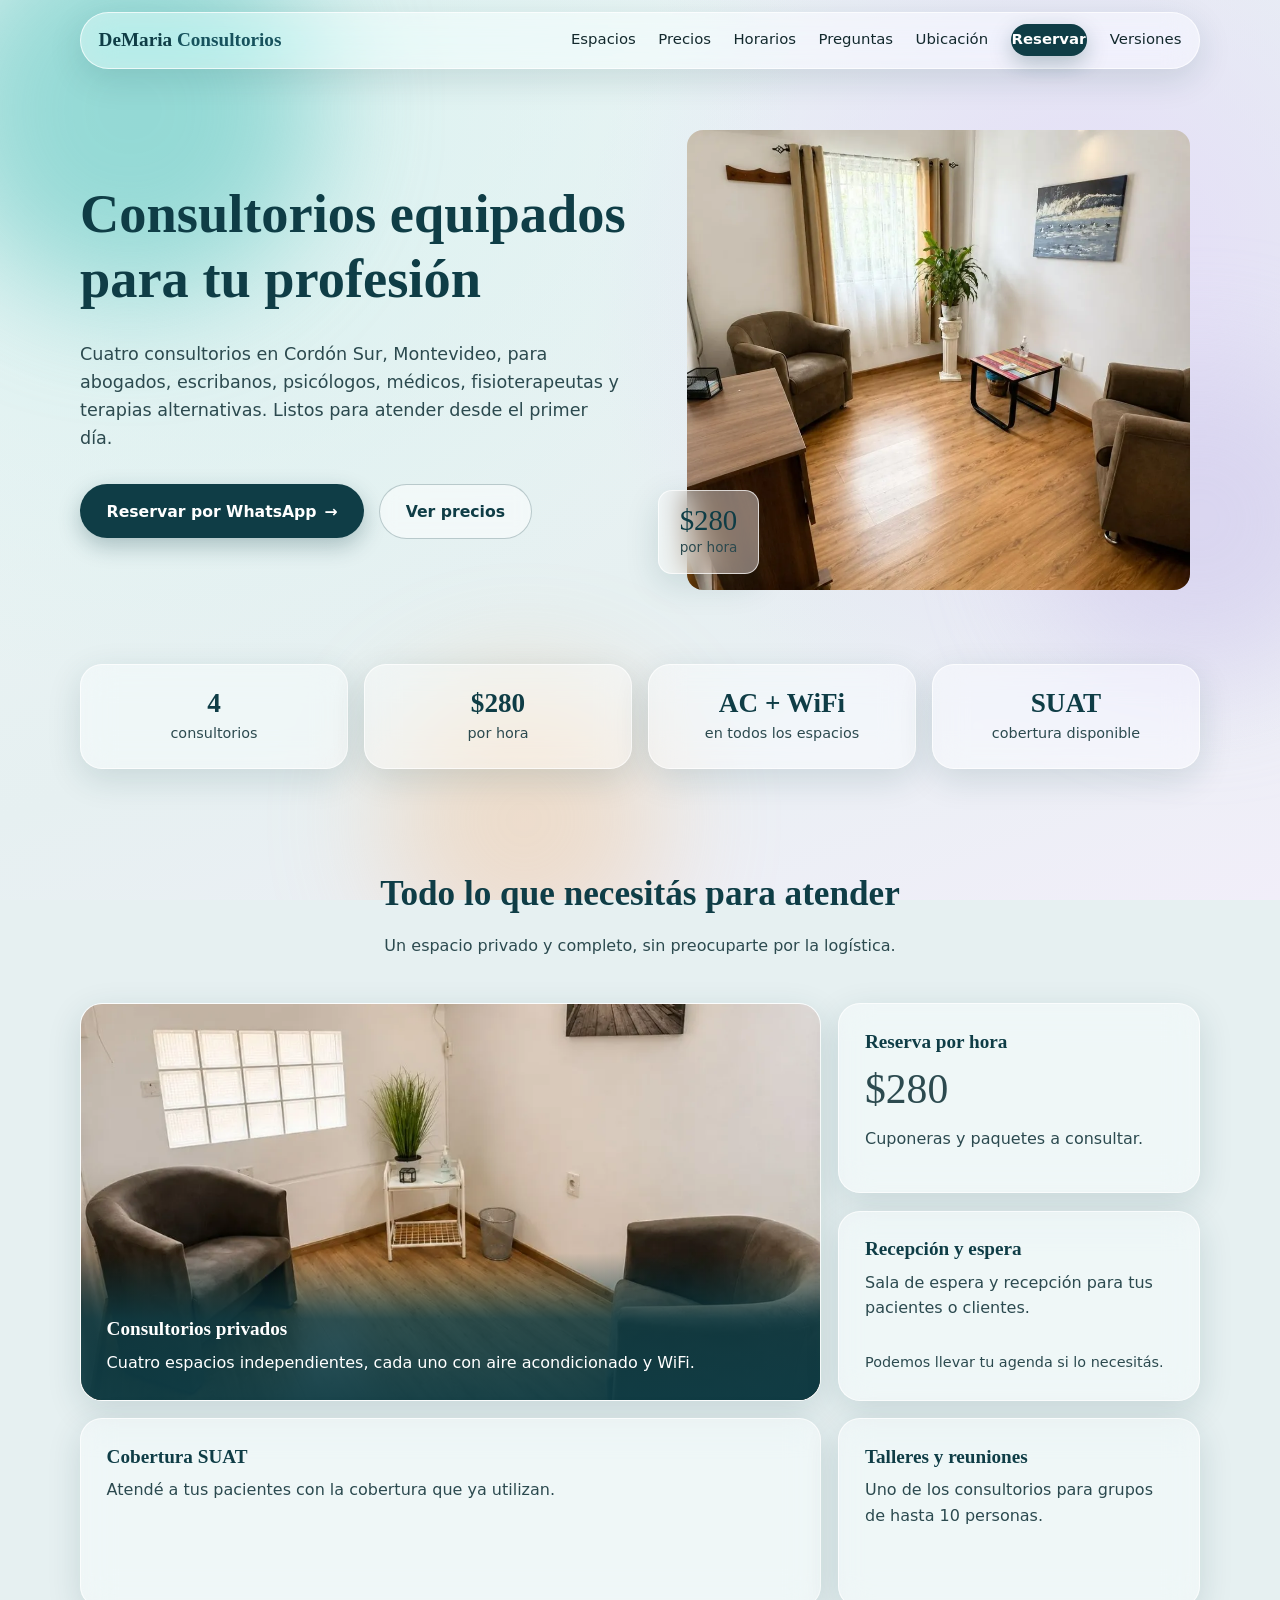
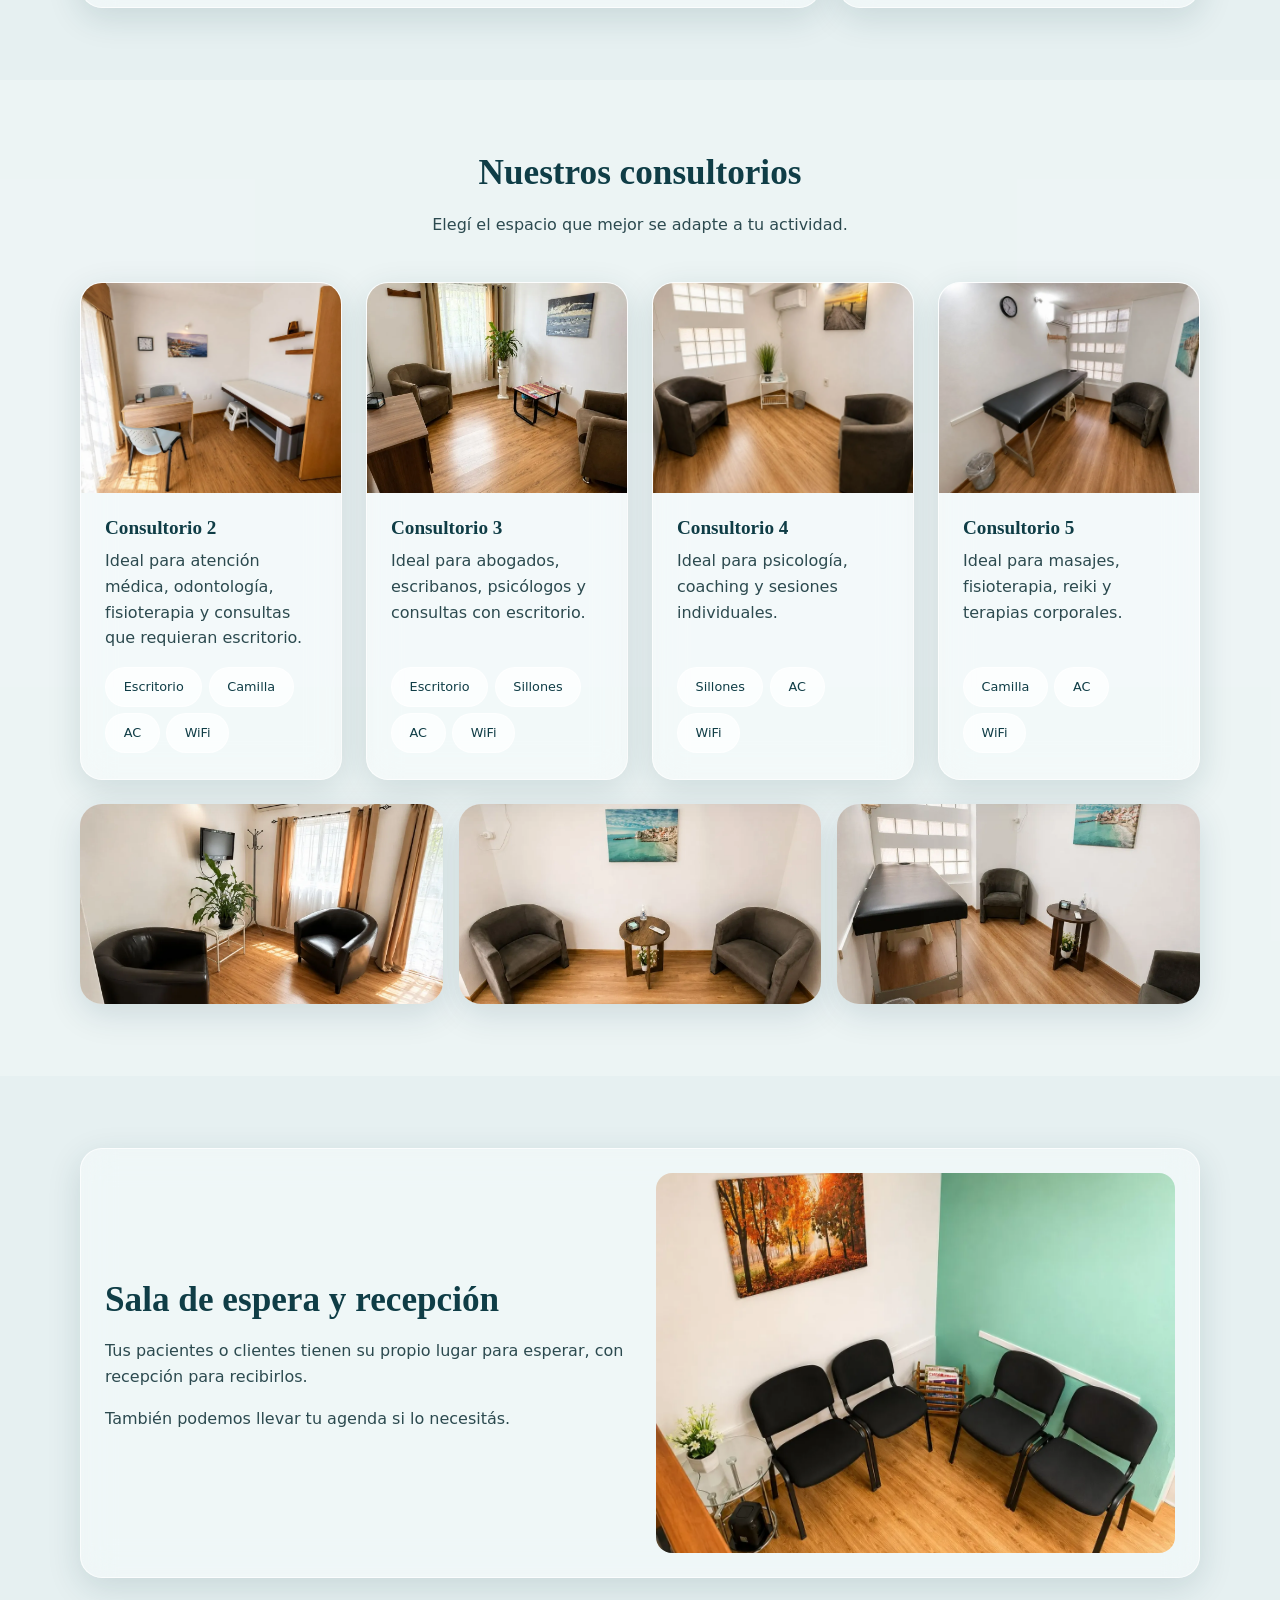
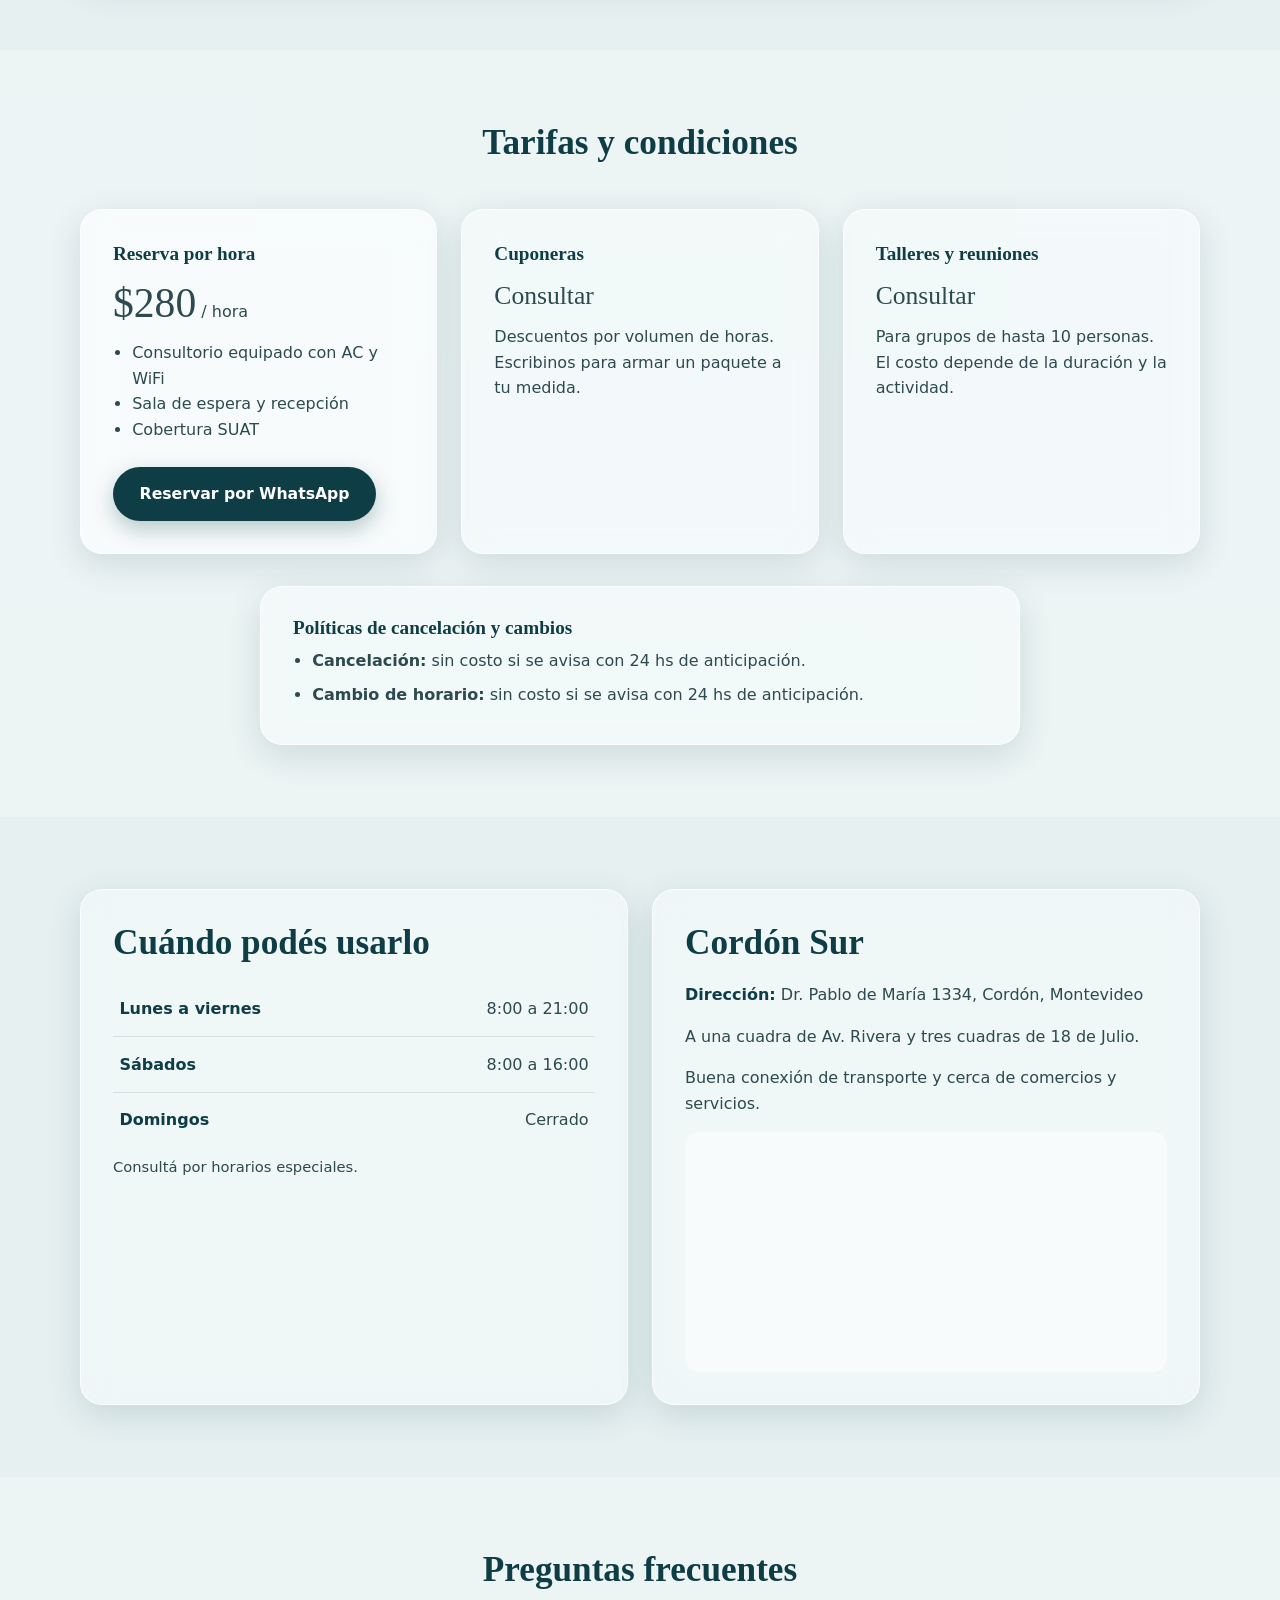
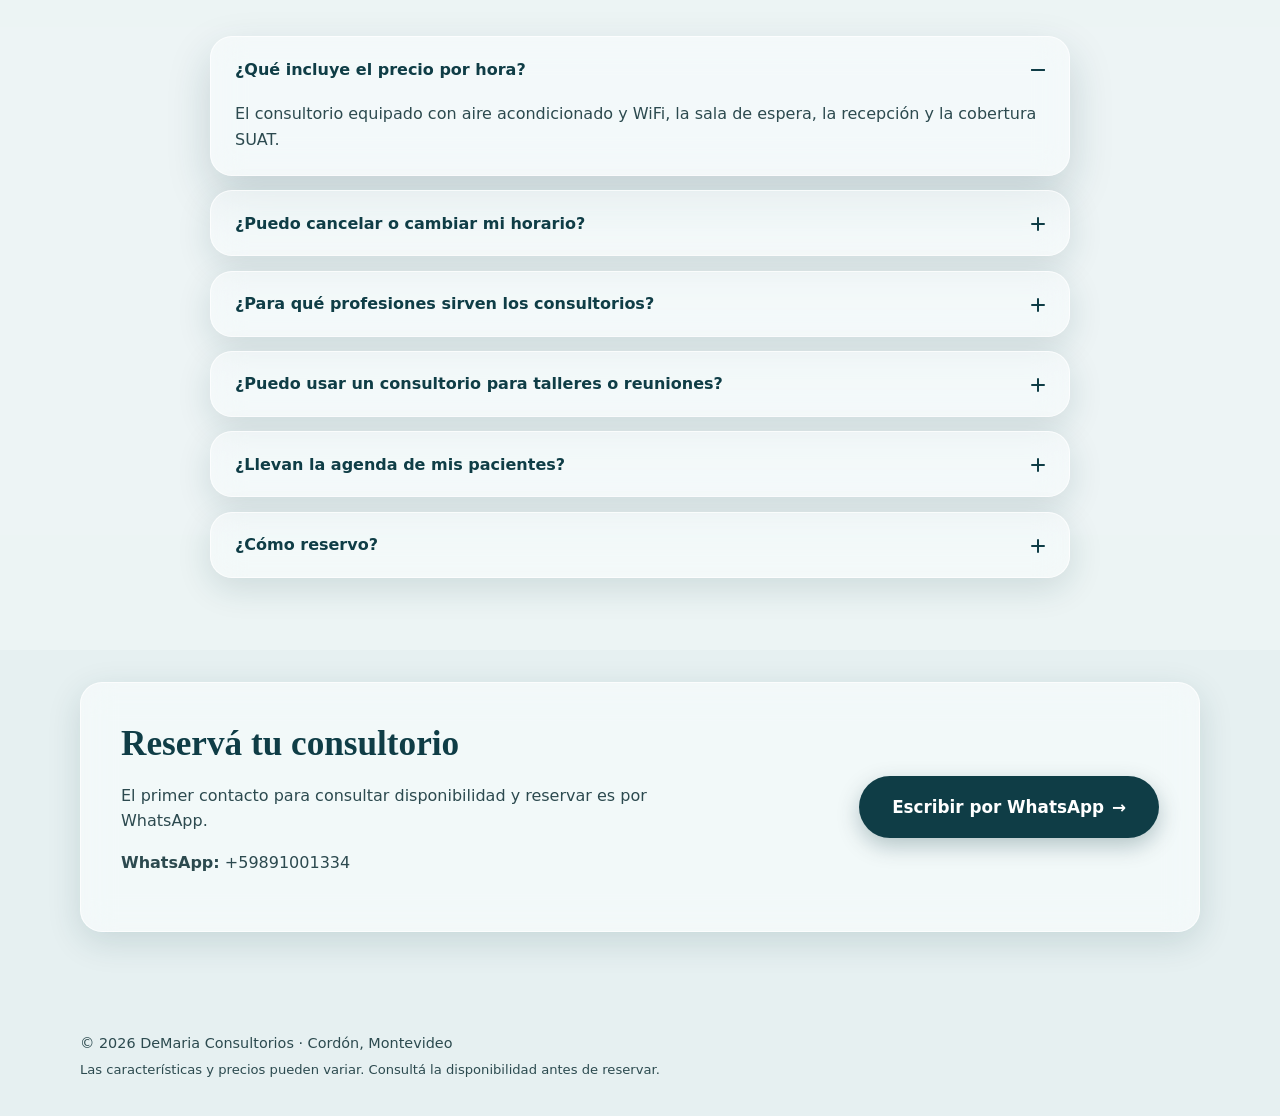
==== commit 58776e72: "Cambia el nombre de la marca a DeMaria Consultorios Co-Authored-By: Claude Haiku 5.5 <noreply@anthro" ====
--- a/versiones/v1-glass.html
+++ b/versiones/v1-glass.html
@@ -3,7 +3,7 @@
 <head>
   <meta charset="UTF-8">
   <meta name="viewport" content="width=device-width, initial-scale=1.0">
-  <title>Demaria Consultorios · Versión 1 | Alquiler de consultorios en Cordón</title>
+  <title>DeMaria Consultorios · Versión 1 | Alquiler de consultorios en Cordón</title>
   <meta name="description" content="Alquiler de consultorios en Cordón Sur, Montevideo. 4 consultorios equipados con aire acondicionado y WiFi. $280 por hora. Reservas por WhatsApp.">
   <link rel="stylesheet" href="../css/styles.css">
 </head>
@@ -12,7 +12,7 @@
 
   <header class="encabezado">
     <div class="contenedor encabezado__interior vidrio">
-      <a href="#inicio" class="marca">Demaria <span>Consultorios</span></a>
+      <a href="#inicio" class="marca">DeMaria <span>Consultorios</span></a>
       <button class="menu-toggle" aria-label="Abrir menú" aria-expanded="false" aria-controls="menu">
         <span></span><span></span><span></span>
       </button>
@@ -327,7 +327,7 @@
 
   <footer class="pie">
     <div class="contenedor pie__interior">
-      <p>&copy; <span id="anio"></span> Demaria Consultorios · Cordón, Montevideo</p>
+      <p>&copy; <span id="anio"></span> DeMaria Consultorios · Cordón, Montevideo</p>
       <p class="pie__nota">Las características y precios pueden variar. Consultá la disponibilidad antes de reservar.</p>
     </div>
   </footer>
--- a/css/styles.css
+++ b/css/styles.css
@@ -694,10 +694,9 @@
     padding: 0.5rem;
     display: none;
     border-radius: var(--radio);
-    background: rgba(255, 255, 255, 0.85);
-    backdrop-filter: blur(16px);
-    -webkit-backdrop-filter: blur(16px);
-    box-shadow: var(--sombra);
+    z-index: 60;
+    background: #ffffff;
+    box-shadow: 0 18px 40px rgba(0, 0, 0, .22);
     border: 1px solid var(--vidrio-borde);
   }
   .menu.abierto { display: flex; }
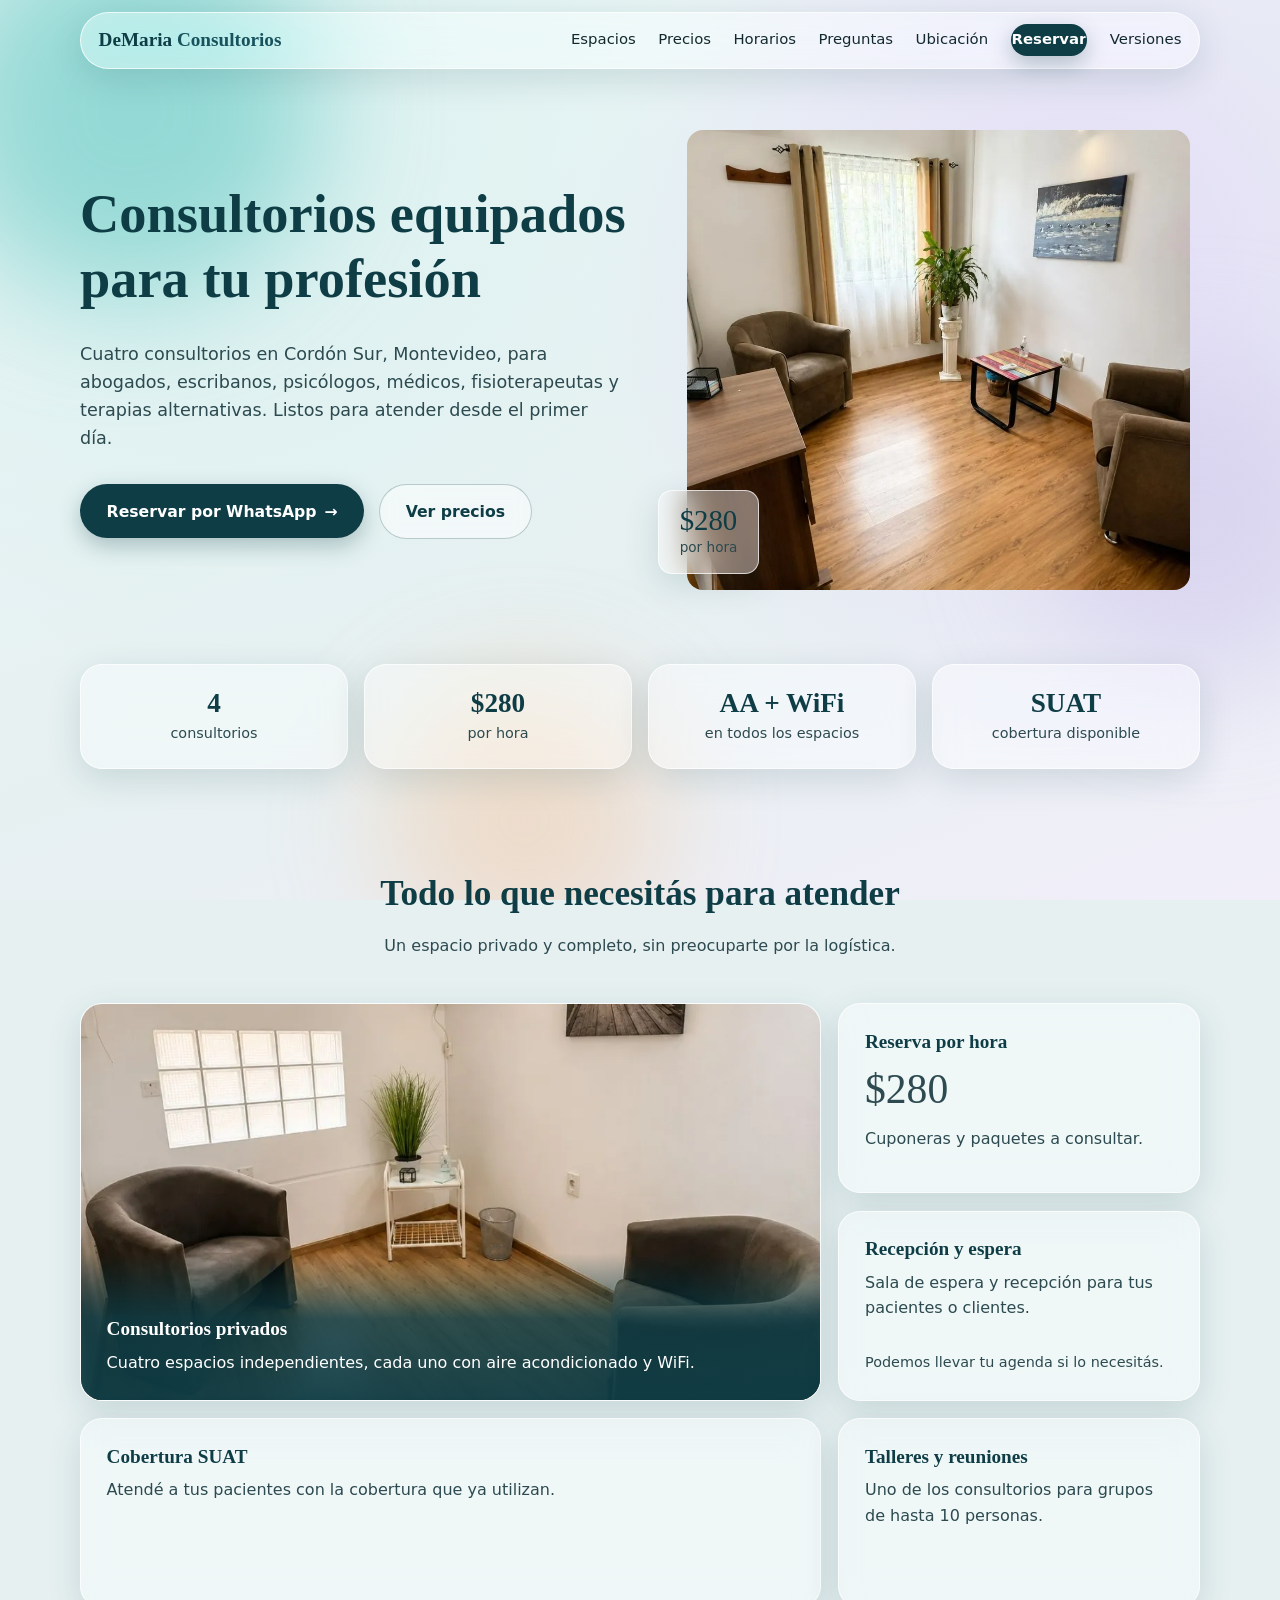
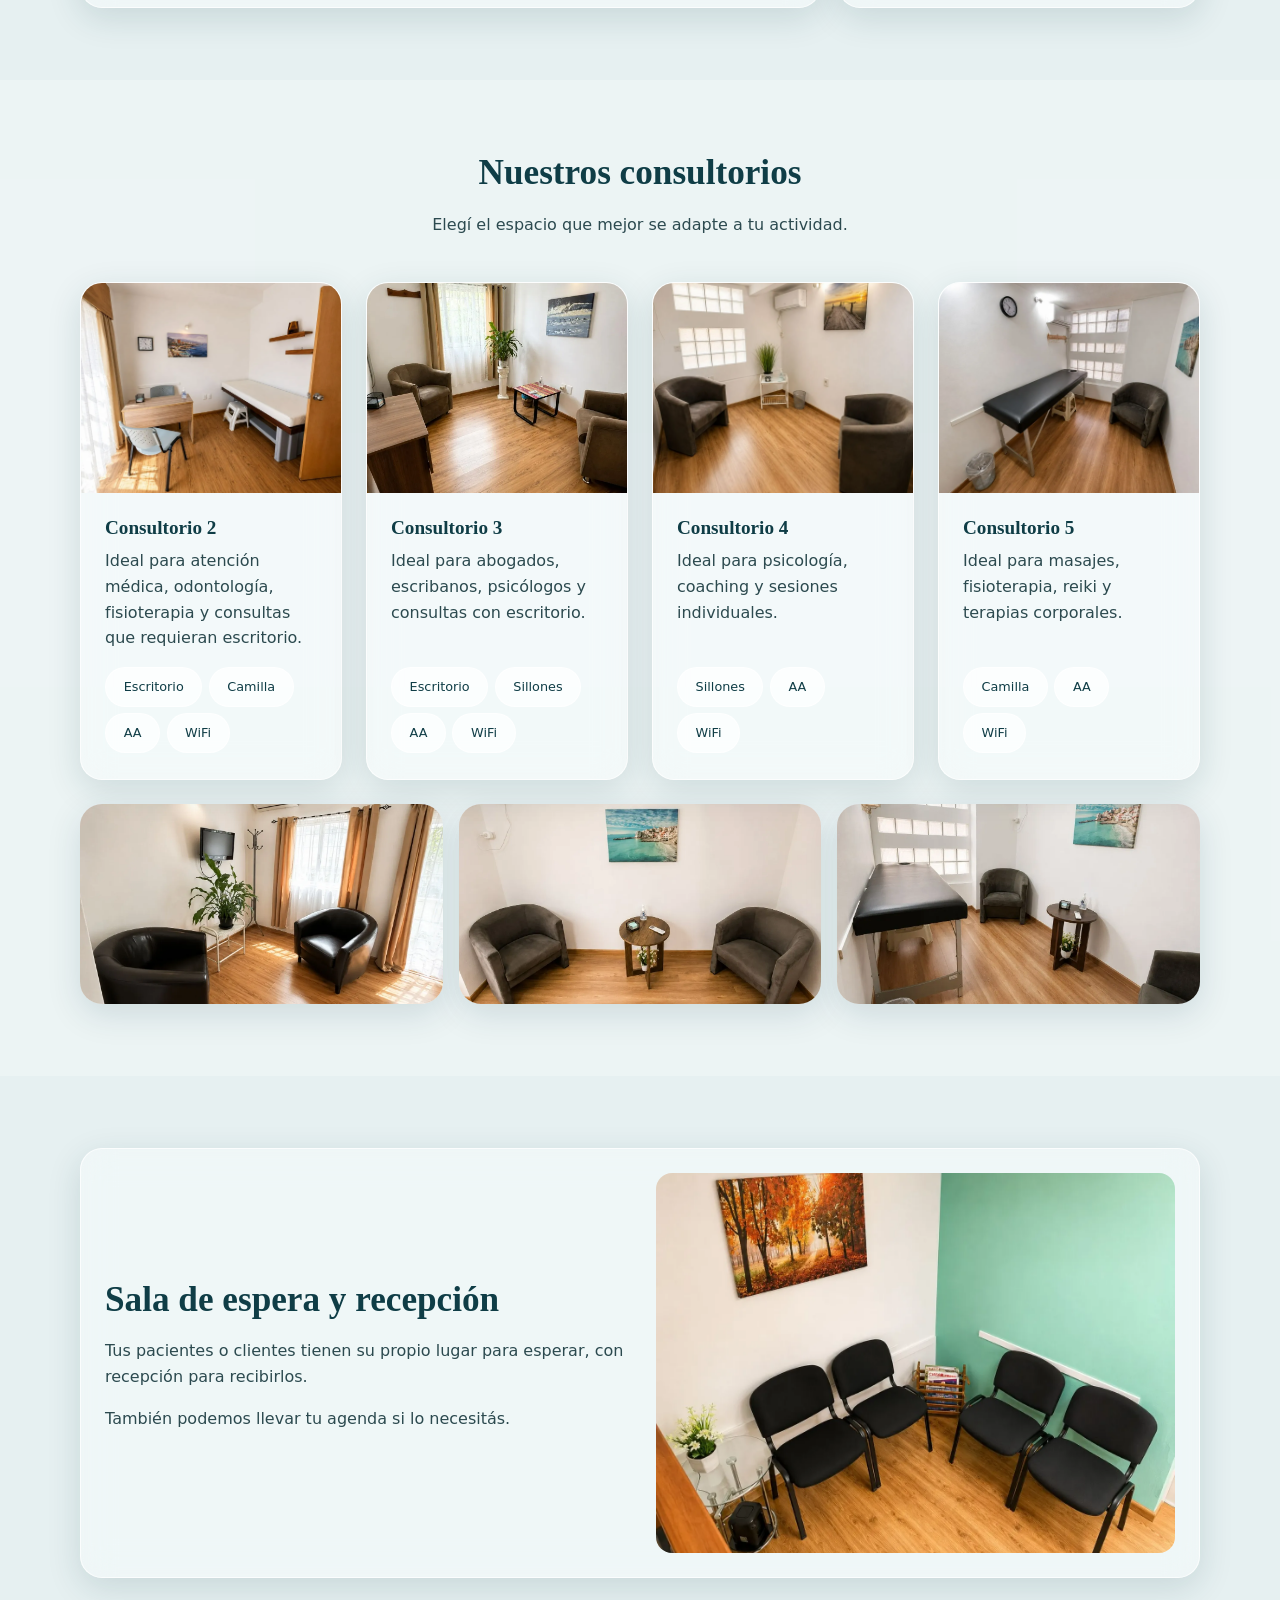
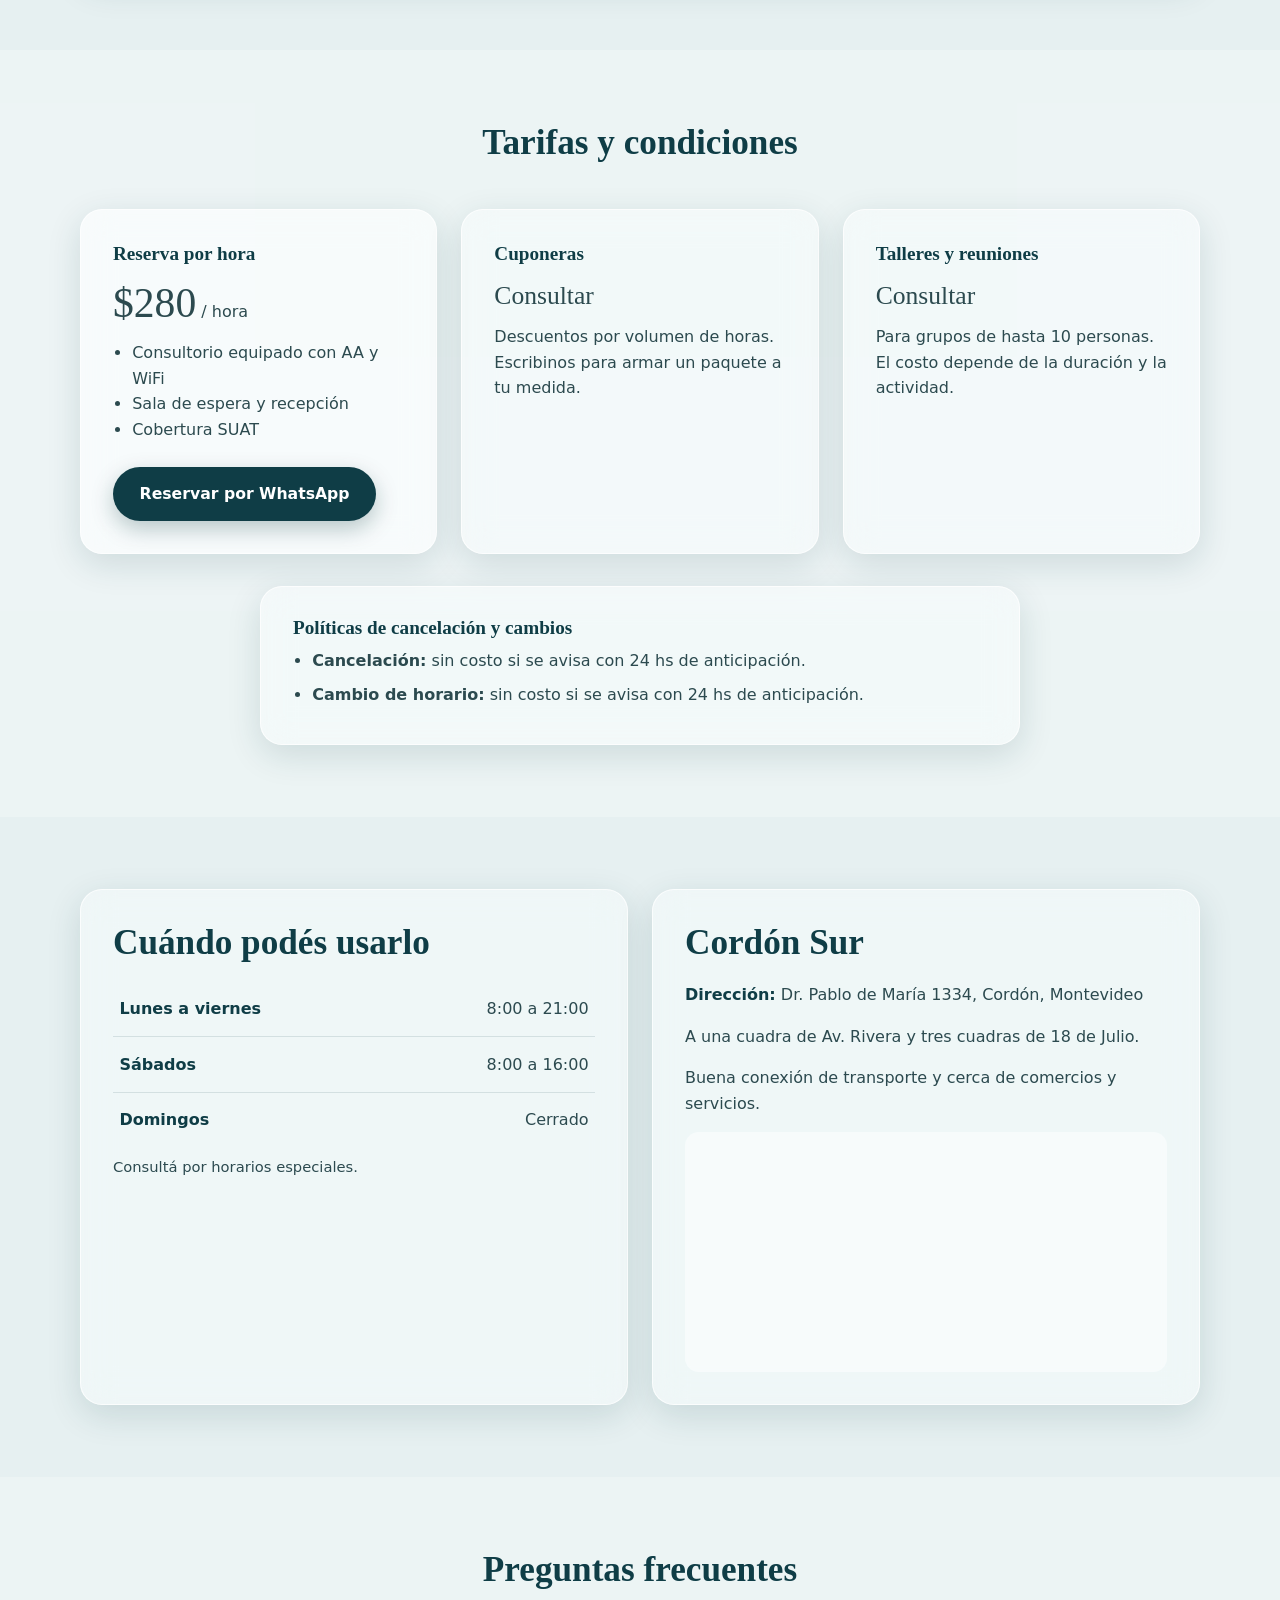
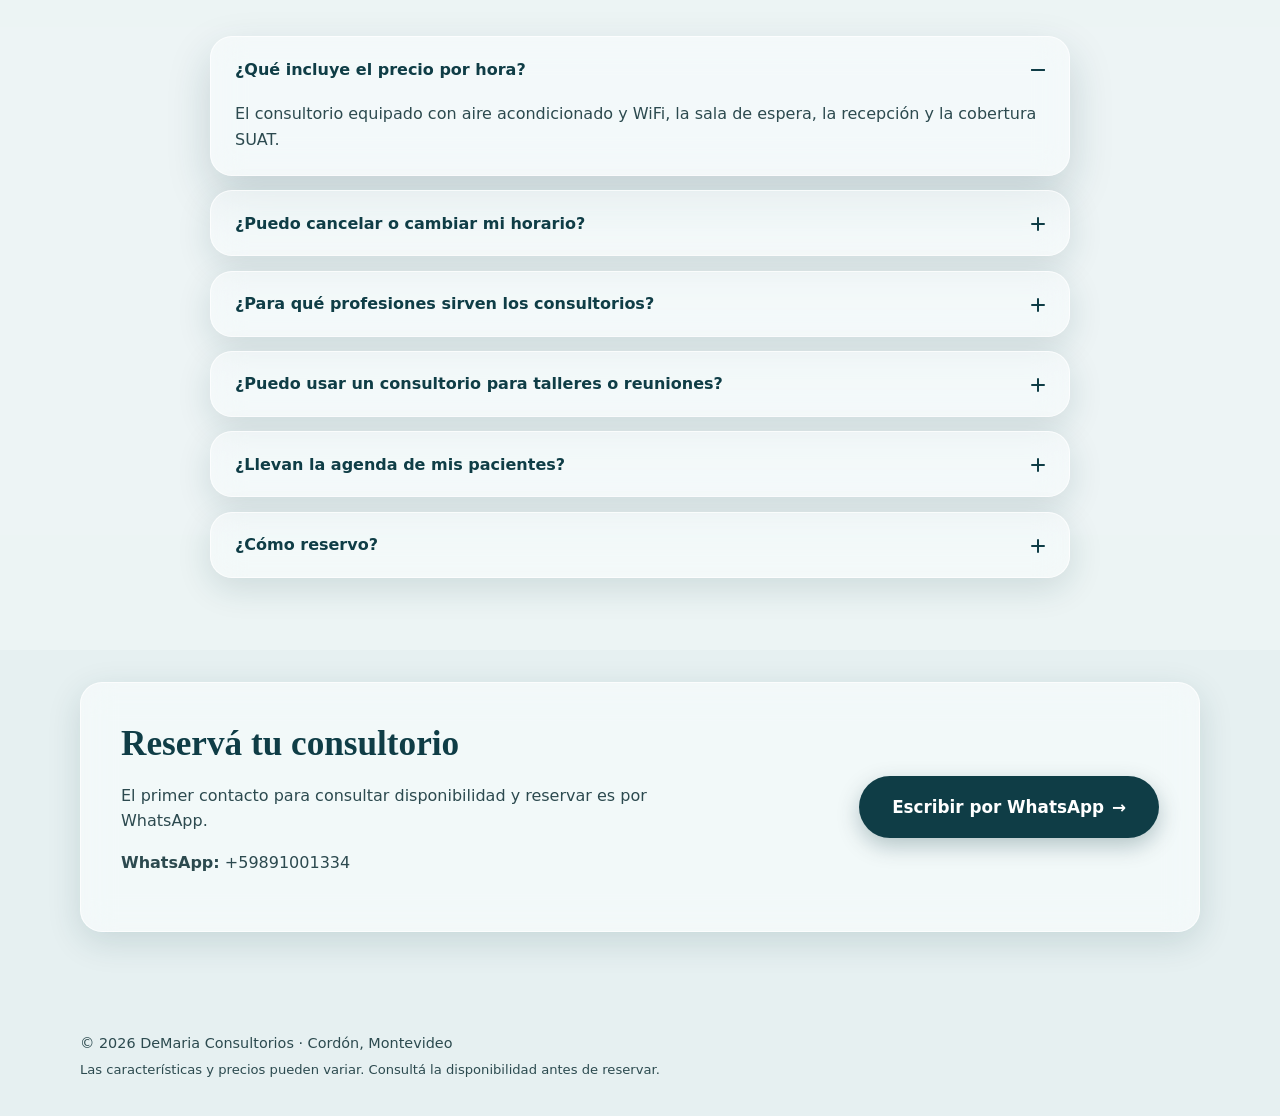
==== commit 521130ce: "Cambia la abreviatura de aire acondicionado de AC a AA En Uruguay se usa AA (aire acondicionado).  C" ====
--- a/versiones/v1-glass.html
+++ b/versiones/v1-glass.html
@@ -23,7 +23,7 @@
         <a href="#faq">Preguntas</a>
         <a href="#ubicacion">Ubicación</a>
         <a href="#contacto" class="boton boton--primario boton--compacto js-whatsapp">Reservar</a>
-        <a href="../index.html" class="volver-galeria">Versiones</a>
+        <a href="../galeria.html" class="volver-galeria">Versiones</a>
       </nav>
     </div>
   </header>
@@ -66,7 +66,7 @@
           <span>por hora</span>
         </div>
         <div class="dato vidrio">
-          <strong>AC + WiFi</strong>
+          <strong>AA + WiFi</strong>
           <span>en todos los espacios</span>
         </div>
         <div class="dato vidrio">
@@ -135,7 +135,7 @@
               <ul class="etiquetas">
                 <li>Escritorio</li>
                 <li>Camilla</li>
-                <li>AC</li>
+                <li>AA</li>
                 <li>WiFi</li>
               </ul>
             </div>
@@ -149,7 +149,7 @@
               <ul class="etiquetas">
                 <li>Escritorio</li>
                 <li>Sillones</li>
-                <li>AC</li>
+                <li>AA</li>
                 <li>WiFi</li>
               </ul>
             </div>
@@ -162,7 +162,7 @@
               <p>Ideal para psicología, coaching y sesiones individuales.</p>
               <ul class="etiquetas">
                 <li>Sillones</li>
-                <li>AC</li>
+                <li>AA</li>
                 <li>WiFi</li>
               </ul>
             </div>
@@ -175,7 +175,7 @@
               <p>Ideal para masajes, fisioterapia, reiki y terapias corporales.</p>
               <ul class="etiquetas">
                 <li>Camilla</li>
-                <li>AC</li>
+                <li>AA</li>
                 <li>WiFi</li>
               </ul>
             </div>
@@ -214,7 +214,7 @@
             <h3>Reserva por hora</h3>
             <p class="precio__monto"><span data-config="precioHora">$280</span><span> / hora</span></p>
             <ul>
-              <li>Consultorio equipado con AC y WiFi</li>
+              <li>Consultorio equipado con AA y WiFi</li>
               <li>Sala de espera y recepción</li>
               <li>Cobertura SUAT</li>
             </ul>
